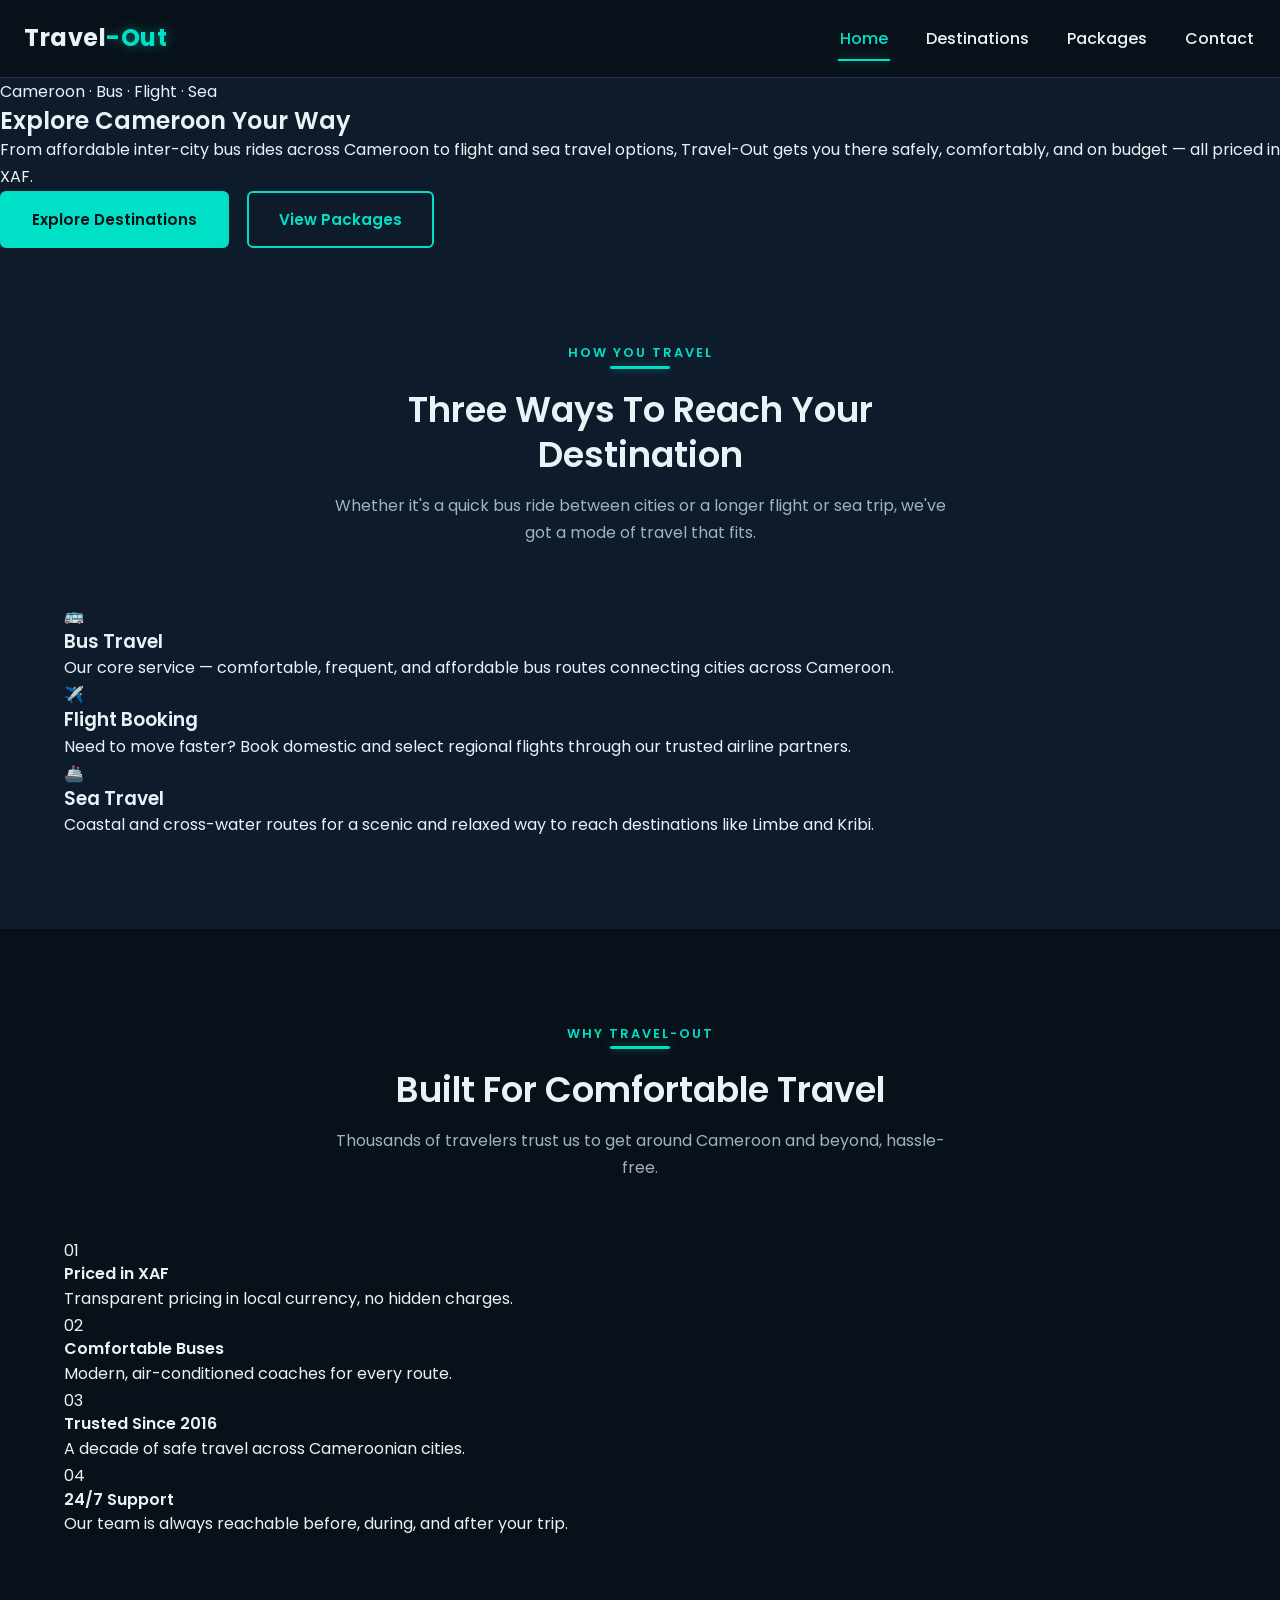
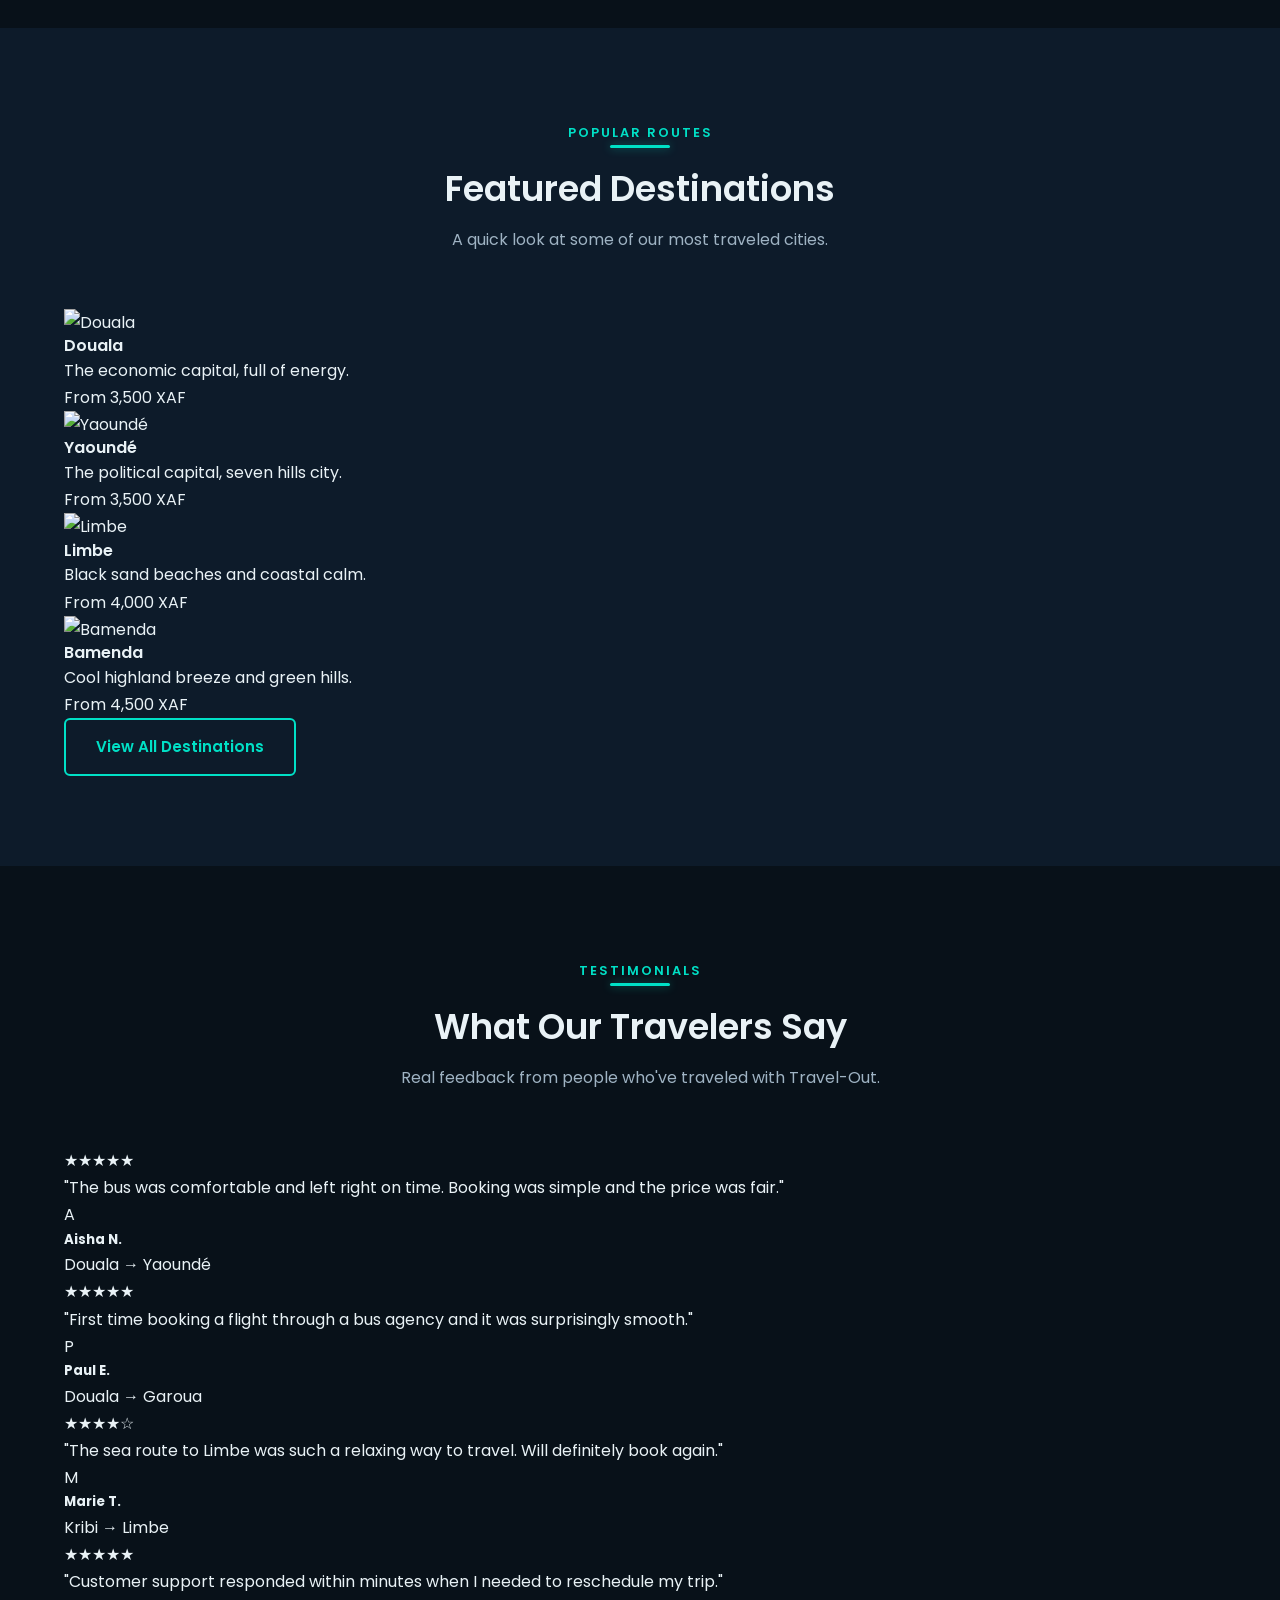
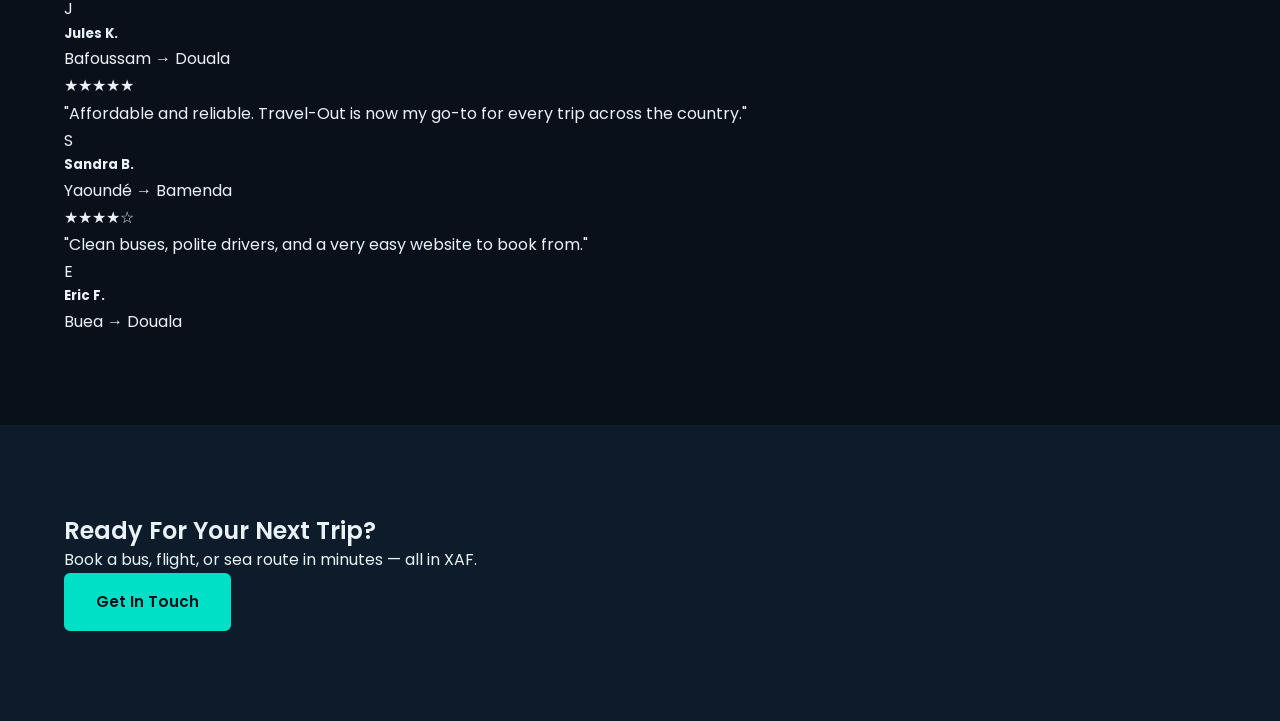
==== index.html @ 518558b3 "added the customer reviews and the call to action section" ====
<!doctype html>
<html lang="en">
  <head>
    <meta charset="UTF-8" />
    <meta name="viewport" content="width=device-width, initial-scale=1.0" />
    <title>Travel-Out | Travel Cameroon by Bus, Air & Sea</title>
    <link rel="preconnect" href="https://fonts.googleapis.com" />
    <link
      href="https://fonts.googleapis.com/css2?family=Poppins:wght@400;500;600;700&display=swap"
      rel="stylesheet"
    />
    <link rel="stylesheet" href="styles/base.css" />
    <link rel="stylesheet" href="styles/home.css" />
  </head>
  <body>
    <header>
      <div class="navbar">
        <a href="index.html" class="logo">Travel<span>-Out</span></a>
        <input type="checkbox" id="menu-toggle" class="menu-toggle" />
        <label for="menu-toggle" class="hamburger" aria-label="Toggle menu">
          <span></span><span></span><span></span>
        </label>
        <nav class="nav-links">
          <a href="index.html" class="active">Home</a>
          <a href="destinations.html">Destinations</a>
          <a href="packages.html">Packages</a>
          <a href="contact.html">Contact</a>
        </nav>
      </div>
    </header>
    <main>
      <section class="hero">
        <div class="glow-blob one"></div>
        <div class="glow-blob two"></div>
        <div class="hero-content">
          <span class="tag"
            >Cameroon &middot; Bus &middot; Flight &middot; Sea</span
          >
          <h1>Explore Cameroon <span>Your Way</span></h1>
          <p>
            From affordable inter-city bus rides across Cameroon to flight and
            sea travel options, Travel-Out gets you there safely, comfortably,
            and on budget — all priced in XAF.
          </p>
          <div class="btn-row">
            <a href="destinations.html" class="btn btn-primary"
              >Explore Destinations
            </a>
            <a href="packages.html" class="btn btn-outline">View Packages</a>
          </div>
        </div>
      </section>
      <section class="section">
        <div class="container">
          <div class="section-header">
            <span class="tag">How you travel</span>
            <div class="underline"></div>
            <h2>Three Ways To Reach Your Destination</h2>
            <p>
              Whether it's a quick bus ride between cities or a longer flight or
              sea trip, we've got a mode of travel that fits.
            </p>
          </div>
          <div class="modes">
            <div class="mode-card">
              <div class="mode-icon">🚌</div>
              <h3>Bus Travel</h3>
              <p>
                Our core service — comfortable, frequent, and affordable bus
                routes connecting cities across Cameroon.
              </p>
            </div>
            <div class="mode-card">
              <div class="mode-icon">✈️</div>
              <h3>Flight Booking</h3>
              <p>
                Need to move faster? Book domestic and select regional flights
                through our trusted airline partners.
              </p>
            </div>
            <div class="mode-card">
              <div class="mode-icon">🚢</div>

              <h3>Sea Travel</h3>
              <p>
                Coastal and cross-water routes for a scenic and relaxed way to
                reach destinations like Limbe and Kribi.
              </p>
            </div>
          </div>
        </div>
      </section>
      <section class="section bg-alt">
        <div class="container">
          <div class="section-header">
            <span class="tag">Why Travel-Out</span>
            <div class="underline"></div>
            <h2>Built For Comfortable Travel</h2>
            <p>
              Thousands of travelers trust us to get around Cameroon and beyond,
              hassle-free.
            </p>
          </div>

          <div class="features-grid">
            <div class="feature-item">
              <span class="num">01</span>
              <h4>Priced in XAF</h4>
              <p>Transparent pricing in local currency, no hidden charges.</p>
            </div>
            <div class="feature-item">
              <span class="num">02</span>
              <h4>Comfortable Buses</h4>
              <p>Modern, air-conditioned coaches for every route.</p>
            </div>
            <div class="feature-item">
              <span class="num">03</span>
              <h4>Trusted Since 2016</h4>
              <p>A decade of safe travel across Cameroonian cities.</p>
            </div>
            <div class="feature-item">
              <span class="num">04</span>
              <h4>24/7 Support</h4>
              <p>
                Our team is always reachable before, during, and after your
                trip.
              </p>
            </div>
          </div>
        </div>
      </section>
      <section class="section">
        <div class="container">
          <div class="section-header">
            <span class="tag">Popular routes</span>
            <div class="underline"></div>
            <h2>Featured Destinations</h2>
            <p>A quick look at some of our most traveled cities.</p>
          </div>

          <div class="dest-grid">
            <div class="dest-card">
              <div class="dest-img">
                <img src="images/destinations/douala.jpg" alt="Douala" />
              </div>
              <div class="dest-info">
                <h4>Douala</h4>
                <p>The economic capital, full of energy.</p>
                <span class="price">From 3,500 XAF</span>
              </div>
            </div>
            <div class="dest-card">
              <div class="dest-img">
                <img src="images/destinations/yaounde.jpg" alt="Yaoundé" />
              </div>
              <div class="dest-info">
                <h4>Yaoundé</h4>
                <p>The political capital, seven hills city.</p>
                <span class="price">From 3,500 XAF</span>
              </div>
            </div>
            <div class="dest-card">
              <div class="dest-img">
                <img src="images/destinations/limbe.jpg" alt="Limbe" />
              </div>
              <div class="dest-info">
                <h4>Limbe</h4>
                <p>Black sand beaches and coastal calm.</p>
                <span class="price">From 4,000 XAF</span>
              </div>
            </div>
            <div class="dest-card">
              <div class="dest-img">
                <img src="images/destinations/bamenda.jpg" alt="Bamenda" />
              </div>
              <div class="dest-info">
                <h4>Bamenda</h4>
                <p>Cool highland breeze and green hills.</p>
                <span class="price">From 4,500 XAF</span>
              </div>
            </div>
          </div>

          <div class="view-all-wrap">
            <a href="destinations.html" class="btn btn-outline"
              >View All Destinations</a
            >
          </div>
        </div>
      </section>
      <section class="section bg-alt">
        <div class="container">
          <div class="section-header">
            <span class="tag">Testimonials</span>
            <div class="underline"></div>
            <h2>What Our Travelers Say</h2>
            <p>Real feedback from people who've traveled with Travel-Out.</p>
          </div>

          <div class="review-grid">
            <div class="review-card">
              <div class="stars">★★★★★</div>
              <p class="quote">
                "The bus was comfortable and left right on time. Booking was
                simple and the price was fair."
              </p>
              <div class="reviewer">
                <div class="avatar-initial">A</div>
                <div>
                  <h5>Aisha N.</h5>
                  <span>Douala → Yaoundé</span>
                </div>
              </div>
            </div>
            <div class="review-card">
              <div class="stars">★★★★★</div>
              <p class="quote">
                "First time booking a flight through a bus agency and it was
                surprisingly smooth."
              </p>
              <div class="reviewer">
                <div class="avatar-initial">P</div>
                <div>
                  <h5>Paul E.</h5>
                  <span>Douala → Garoua</span>
                </div>
              </div>
            </div>
            <div class="review-card">
              <div class="stars">★★★★☆</div>
              <p class="quote">
                "The sea route to Limbe was such a relaxing way to travel. Will
                definitely book again."
              </p>
              <div class="reviewer">
                <div class="avatar-initial">M</div>
                <div>
                  <h5>Marie T.</h5>
                  <span>Kribi → Limbe</span>
                </div>
              </div>
            </div>
            <div class="review-card">
              <div class="stars">★★★★★</div>
              <p class="quote">
                "Customer support responded within minutes when I needed to
                reschedule my trip."
              </p>
              <div class="reviewer">
                <div class="avatar-initial">J</div>
                <div>
                  <h5>Jules K.</h5>
                  <span>Bafoussam → Douala</span>
                </div>
              </div>
            </div>
            <div class="review-card">
              <div class="stars">★★★★★</div>
              <p class="quote">
                "Affordable and reliable. Travel-Out is now my go-to for every
                trip across the country."
              </p>
              <div class="reviewer">
                <div class="avatar-initial">S</div>
                <div>
                  <h5>Sandra B.</h5>
                  <span>Yaoundé → Bamenda</span>
                </div>
              </div>
            </div>
            <div class="review-card">
              <div class="stars">★★★★☆</div>
              <p class="quote">
                "Clean buses, polite drivers, and a very easy website to book
                from."
              </p>
              <div class="reviewer">
                <div class="avatar-initial">E</div>
                <div>
                  <h5>Eric F.</h5>
                  <span>Buea → Douala</span>
                </div>
              </div>
            </div>
          </div>
        </div>
      </section>
      <section class="section">
        <div class="container">
          <div class="cta-banner">
            <h2>Ready For Your Next Trip?</h2>
            <p>Book a bus, flight, or sea route in minutes — all in XAF.</p>
            <a href="contact.html" class="btn btn-primary">Get In Touch</a>
          </div>
        </div>
      </section>
    </main>
  </body>
</html>
---- styles/base.css ----
:root {--bg-dark: #0d1b2a; --bg-darker: #081119; --bg-card: #132638;
    --bg-card-hover: #17304a; --text-light: #e9f2f6; --text-muted: #9fb3c3;
  --accent: #00e0c6;
  --accent-soft: rgba(0, 224, 198, 0.12);
  --accent-glow: rgba(0, 224, 198, 0.45);
  --border-color: #1e3348;
  --radius: 6px;
  --max-width: 1200px; }

*{box-sizing: border-box; margin: 0; padding: 0;}
html {
  scroll-behavior: smooth;
}

body{
  font-family: 'Poppins', Arial, Helvetica, sans-serif;
  background-color: var(--bg-dark);
  color: var(--text-light);
  line-height: 1.7;
  font-size: 16px;
}

a{
  text-decoration: none;
  color: inherit;
}

ul{
  list-style: none;
}

img{
  max-width: 100%; display: block;
}

h1, h2, h3, h4{
  font-weight: 600;
  line-height: 1.3;
}

button{
  font-family: inherit;
  cursor: pointer;}

.container{
  max-width: var(--max-width);
  margin: 0 auto;
  padding: 0 24px;
}

.section {
  padding: 90px 0;
}

.section-header{
  text-align: center;
  max-width: 640px;
  margin: 0 auto 56px auto;
}

.section-header span.tag {
  color: var(--accent);
  text-transform: uppercase;
  letter-spacing: 2px;
  font-size: 0.8rem;
  font-weight: 600;}

.section-header h2{
  font-size: 2.2rem;
  margin: 12px 0 14px 0;
}

.section-header p{
  color: var(--text-muted);
}

.underline {
  width: 60px;
  height: 3px;
  background-color: var(--accent); margin: 0 auto 18px auto;
  border-radius: 2px;
  box-shadow: 0 0 10px var(--accent-glow);
}

.bg-alt {
  background-color: var(--bg-darker);
}
.btn{
  display: inline-block;
  padding: 14px 30px;
  border-radius: var(--radius);
  font-weight: 600;
  font-size: 0.95rem;
  border: 2px solid var(--accent);
  transition: all 0.25s ease;
}

.btn-primary{
  background-color: var(--accent);
  color: var(--bg-darker);
}

.btn-primary:hover{
  box-shadow: 0 0 22px var(--accent-glow);
  transform: translateY(-3px);}
.btn-outline {
  background-color: transparent;
  color: var(--accent);
}

.btn-outline:hover{
  background-color: var(--accent-soft);
  box-shadow: 0 0 22px var(--accent-glow);
  transform: translateY(-3px); }

.btn-small {
  padding: 9px 20px;
  font-size: 0.85rem;
}


.btn-row{
  display: flex; gap: 18px; flex-wrap: wrap;
}
header{
  position: sticky;
  top: 0;
  z-index: 200;
  background-color: var(--bg-darker);
  border-bottom: 1px solid var(--border-color);
}
.navbar{
  display: flex;
  align-items: center;
  justify-content: space-between;
  padding: 18px 24px;
  flex-wrap: wrap;
  position: relative;
}

.logo {
  font-size: 1.5rem;
  font-weight: 700;
  color: var(--text-light);
  letter-spacing: 0.5px;
}

.logo span{
  color: var(--accent);
  text-shadow: 0 0 12px var(--accent-glow);
}

.nav-links{
  display: flex;
  align-items: center;
  gap: 34px;
}

.nav-links a {
  position: relative;
  padding: 6px 2px;
  font-weight: 500;
  color: var(--text-light);
  transition: color 0.25s ease;
}

.nav-links a::after {
  content: '';
  position: absolute;
  left: 0;
  bottom: -3px;
  width: 0;
  height: 2px;
  background-color: var(--accent);
  box-shadow: 0 0 8px var(--accent-glow);
  transition: width 0.3s ease;
}

.nav-links a:hover {color: var(--accent);
}

.nav-links a:hover::after,
.nav-links a.active::after {
  width: 100%;
}

.nav-links a.active {
  color: var(--accent);
}

.nav-cta {
  border: 2px solid var(--accent) !important;
}

.menu-toggle {
  display: none;
}

.hamburger{
  display: none;
  flex-direction: column;
  gap: 5px;
  cursor: pointer;
  z-index: 210;
}

.hamburger span{
  width: 26px;
  height: 2px;
  background-color: var(--accent);
  border-radius: 2px;
  transition: all 0.3s ease;
}

footer {
  background-color: var(--bg-darker); border-top: 1px solid var(--border-color);
  padding: 64px 0 0 0;
}

.footer-content {
  display: flex;
  flex-wrap: wrap;
  gap: 40px;
  justify-content: space-between;
  padding-bottom: 46px;
}

.footer-col{
  flex: 1 1 220px;
}

.footer-col h4{
  font-size: 1.05rem;
  margin-bottom: 18px;
  color: var(--text-light);
}

.footer-col p,
.footer-col li{
  color: var(--text-muted);
  font-size: 0.92rem;
  margin-bottom: 10px;
}

.footer-col ul li a {
  transition: color 0.25s ease;
}

.footer-col ul li a:hover {
  color: var(--accent);
}

.footer-logo {
  font-size: 1.4rem;
  font-weight: 700;
  margin-bottom: 14px;
  display: inline-block;
}

.footer-logo span {
  color: var(--accent);
  text-shadow: 0 0 12px var(--accent-glow);}
.social-row {
  display: flex;
  gap: 14px;
  margin-top: 14px;
}

.social-row a {
  width: 38px;
  height: 38px;
  border: 1px solid var(--border-color);
  border-radius: 50%;
  display: flex;
  align-items: center;
  justify-content: center;
  font-size: 0.85rem;
  color: var(--text-muted);
  transition: all 0.25s ease;
}.social-row a:hover {
  border-color: var(--accent);
  color: var(--accent);
  box-shadow: 0 0 14px var(--accent-glow);
}

.footer-bottom {
  border-top: 1px solid var(--border-color);
  text-align: center;
  padding: 20px 0;
  font-size: 0.85rem;
  color: var(--text-muted);
} .glow-blob{
  position: absolute;
  background-color: var(--accent);
  opacity: 0.16;
  border-radius: 50%;
  filter: blur(90px);
  z-index: 0;
  pointer-events: none;
}
@media(max-width: 860px) {
  .hamburger {
    display: flex;
  }

  .nav-links {
    position: absolute;
    top: 100%;
    left: 0;
    right: 0;
    background-color: var(--bg-darker);
    border-bottom: 1px solid var(--border-color);
    flex-direction: column;
    align-items: flex-start; gap: 0; max-height: 0;
    overflow: hidden;
    transition: max-height 0.35s ease;
  }
  .nav-links a {
    width: 100%;
    padding: 16px 24px;
  }

  .nav-links a::after {
    display: none;
  }

  .menu-toggle:checked ~ .nav-links {
    max-height: 400px;
  }
  .menu-toggle:checked ~ .hamburger span:nth-child(1) {
    transform: translateY(7px) rotate(45deg);
  }
    .menu-toggle:checked ~ .hamburger span:nth-child(2) {
    opacity: 0;
  }
  .menu-toggle:checked ~ .hamburger span:nth-child(3) {
    transform: translateY(-7px) rotate(-45deg);
  }
}
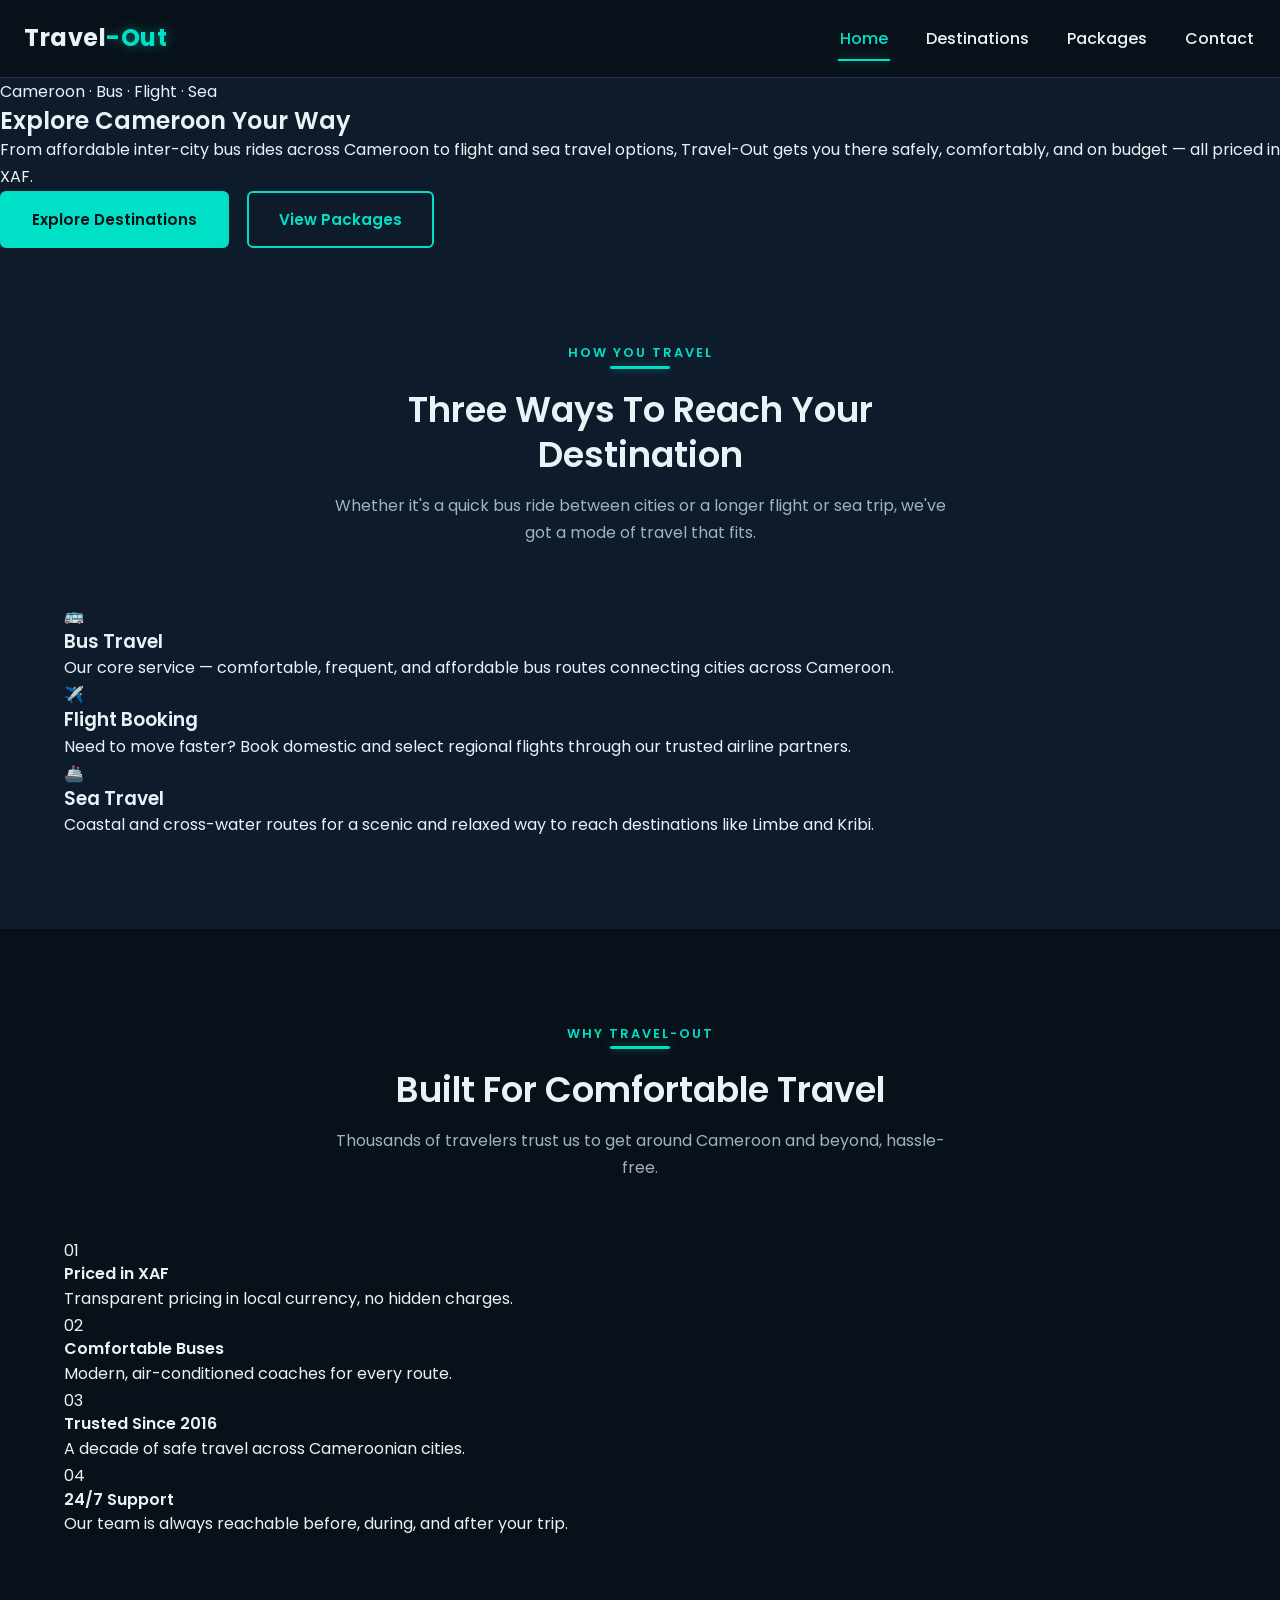
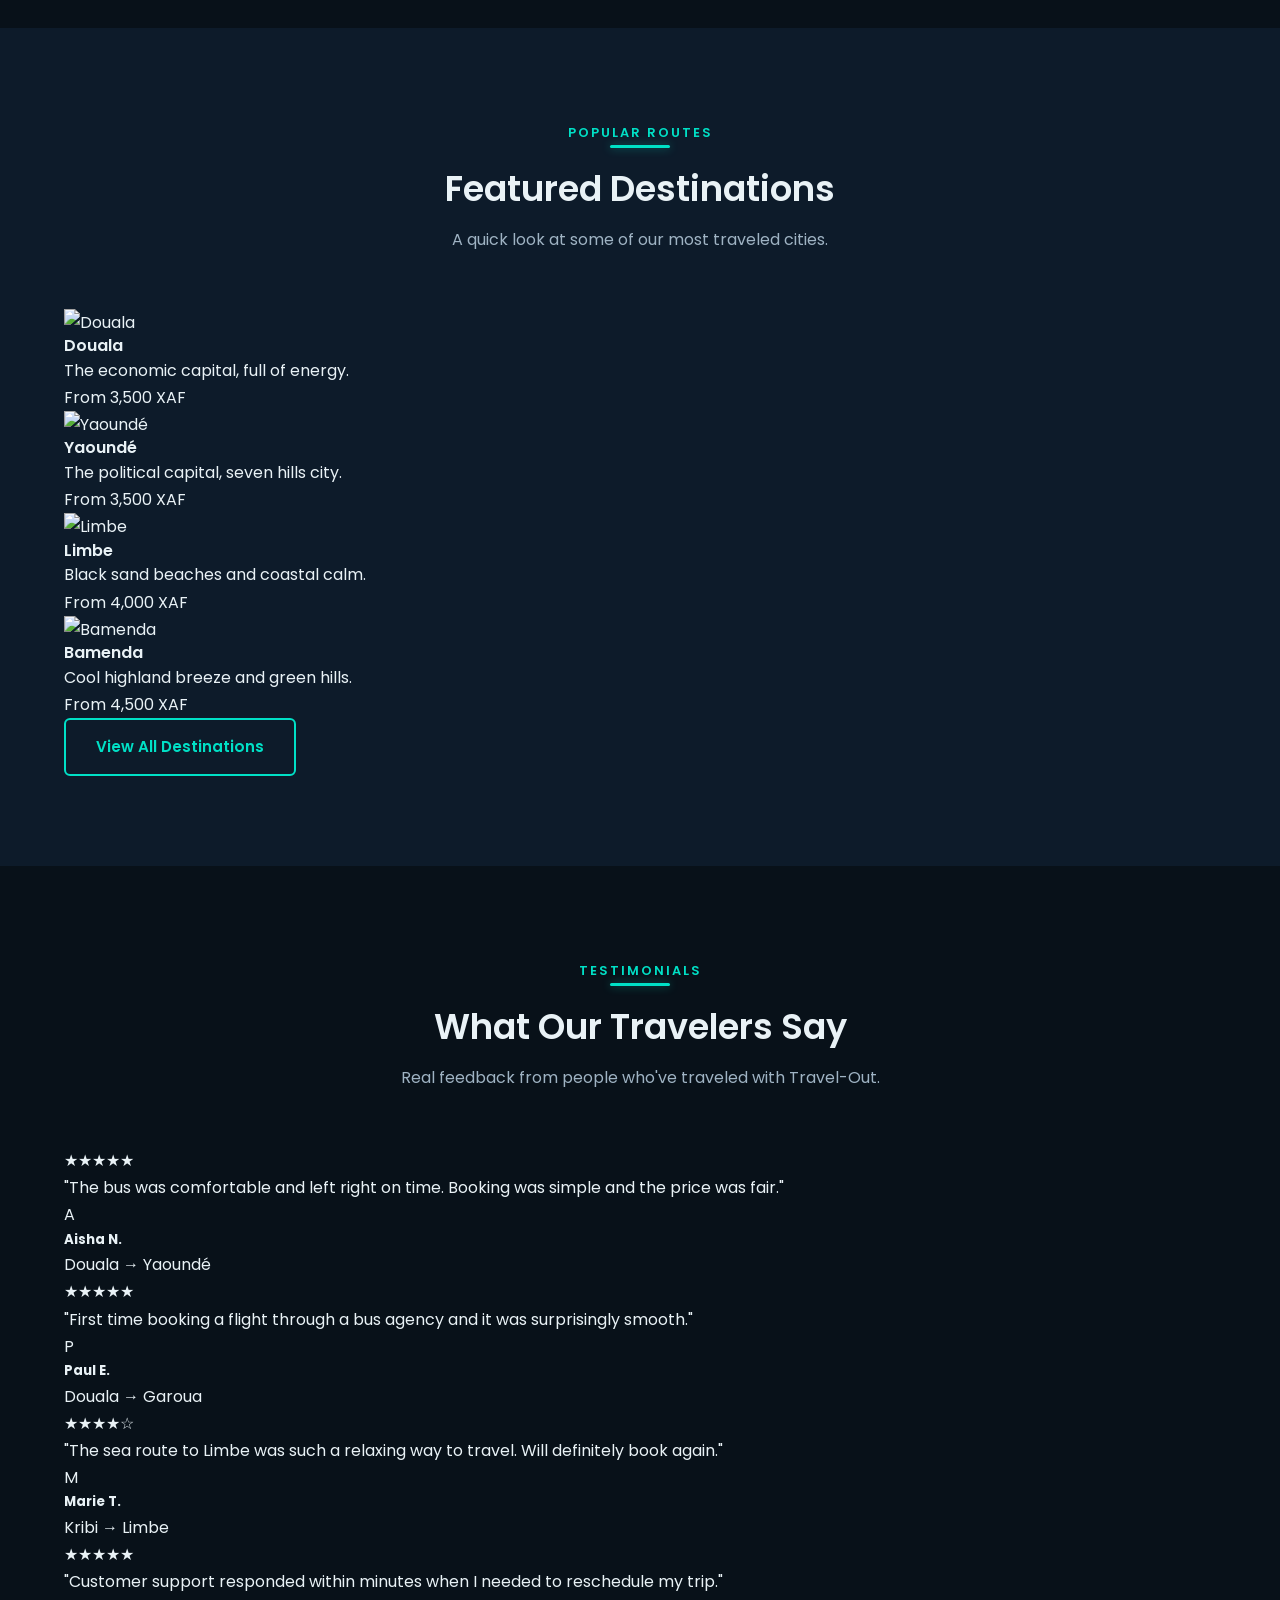
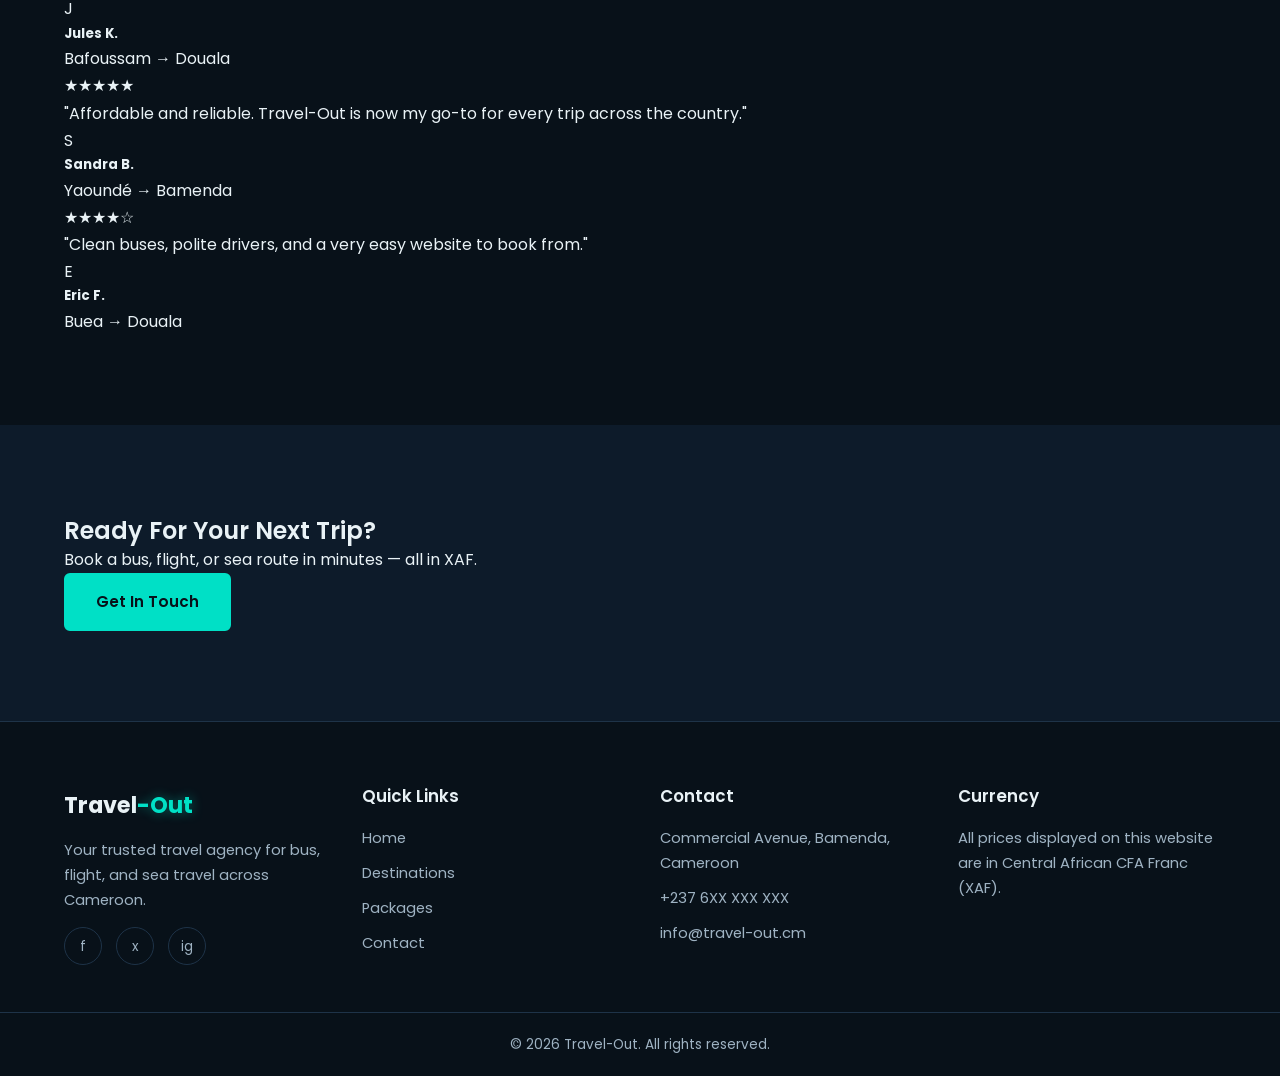
==== commit ecfb9cd2: "added the footer" ====
--- a/index.html
+++ b/index.html
@@ -295,5 +295,46 @@
         </div>
       </section>
     </main>
+    <footer>
+      <div class="container footer-content">
+        <div class="footer-col">
+          <span class="footer-logo">Travel<span>-Out</span></span>
+          <p>
+            Your trusted travel agency for bus, flight, and sea travel across
+            Cameroon.
+          </p>
+          <div class="social-row">
+            <a href="#" aria-label="Facebook">f</a>
+            <a href="#" aria-label="Twitter">x</a>
+            <a href="#" aria-label="Instagram">ig</a>
+          </div>
+        </div>
+        <div class="footer-col">
+          <h4>Quick Links</h4>
+          <ul>
+            <li><a href="index.html">Home</a></li>
+            <li><a href="destinations.html">Destinations</a></li>
+            <li><a href="packages.html">Packages</a></li>
+            <li><a href="contact.html">Contact</a></li>
+          </ul>
+        </div>
+        <div class="footer-col">
+          <h4>Contact</h4>
+          <p>Commercial Avenue, Bamenda, Cameroon</p>
+          <p>+237 6XX XXX XXX</p>
+          <p>info@travel-out.cm</p>
+        </div>
+        <div class="footer-col">
+          <h4>Currency</h4>
+          <p>
+            All prices displayed on this website are in Central African CFA
+            Franc (XAF).
+          </p>
+        </div>
+      </div>
+      <div class="footer-bottom">
+        <p>&copy; 2026 Travel-Out. All rights reserved.</p>
+      </div>
+    </footer>
   </body>
 </html>
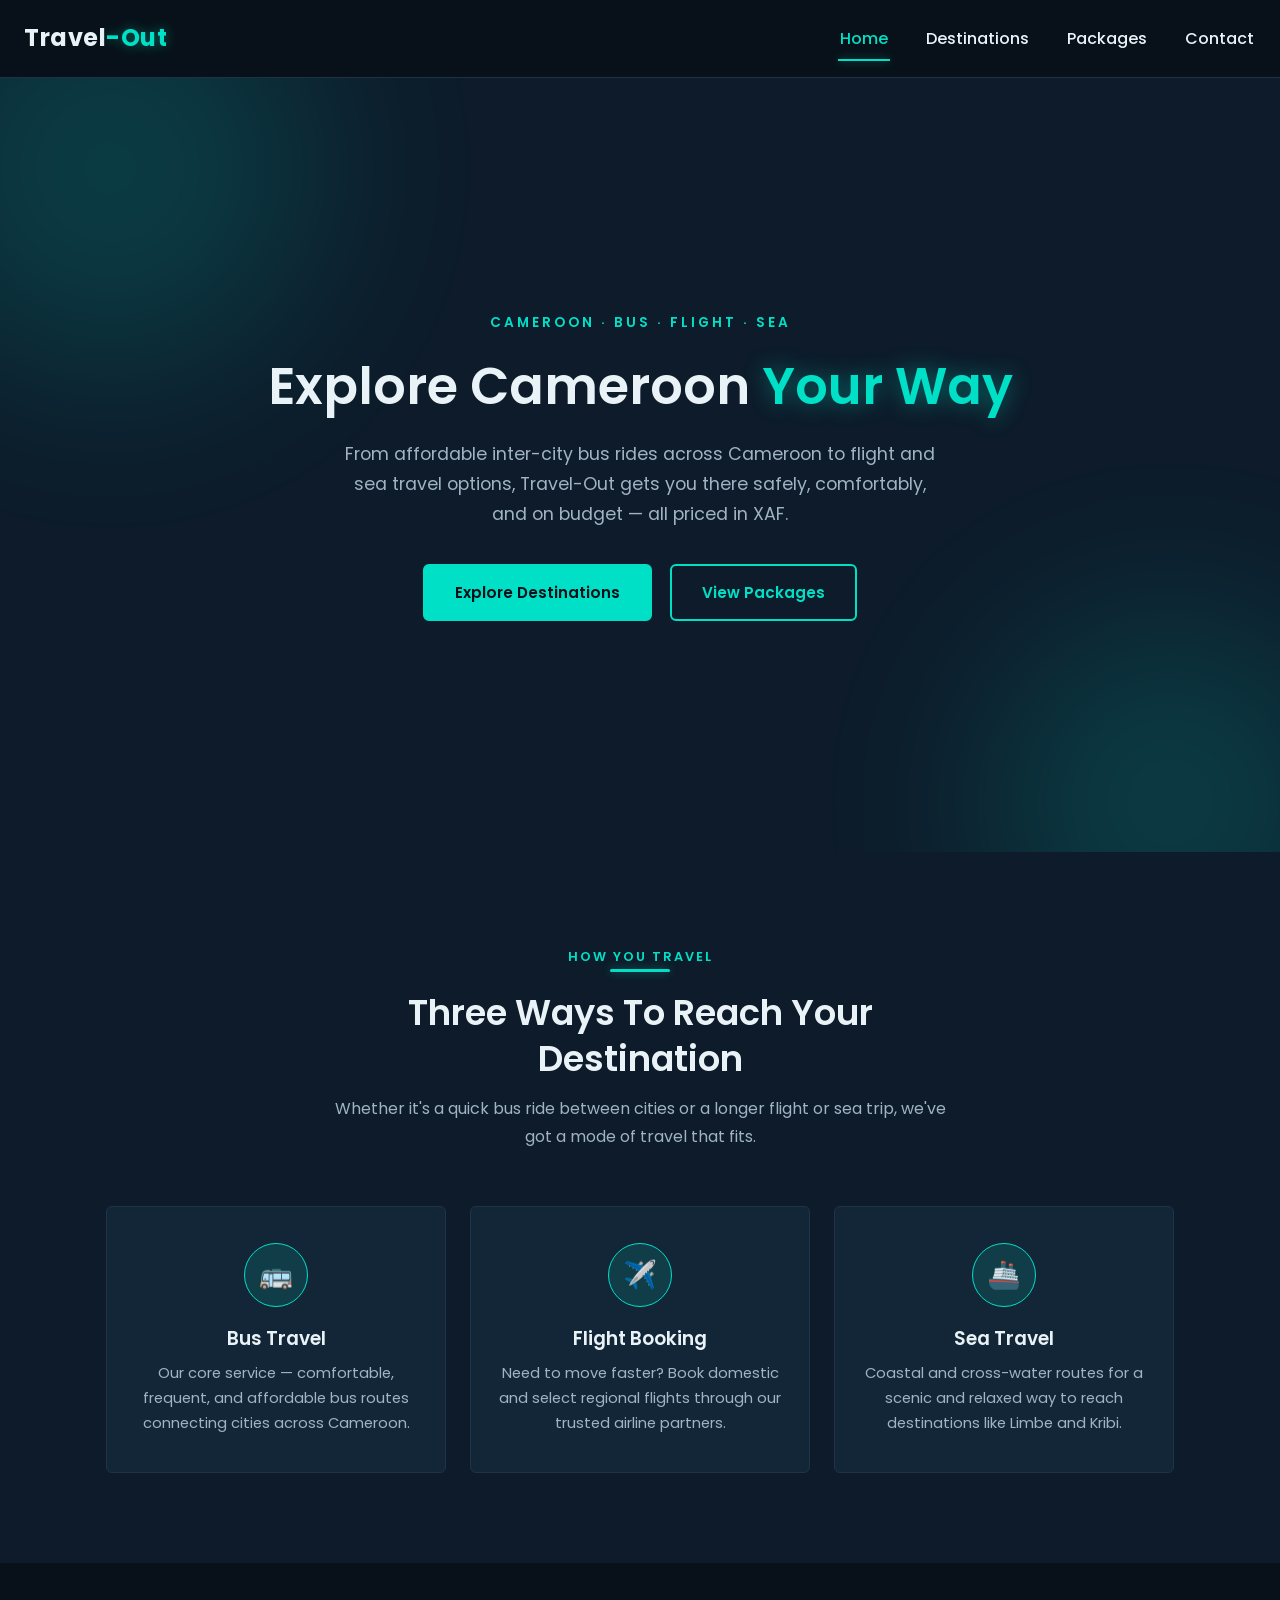
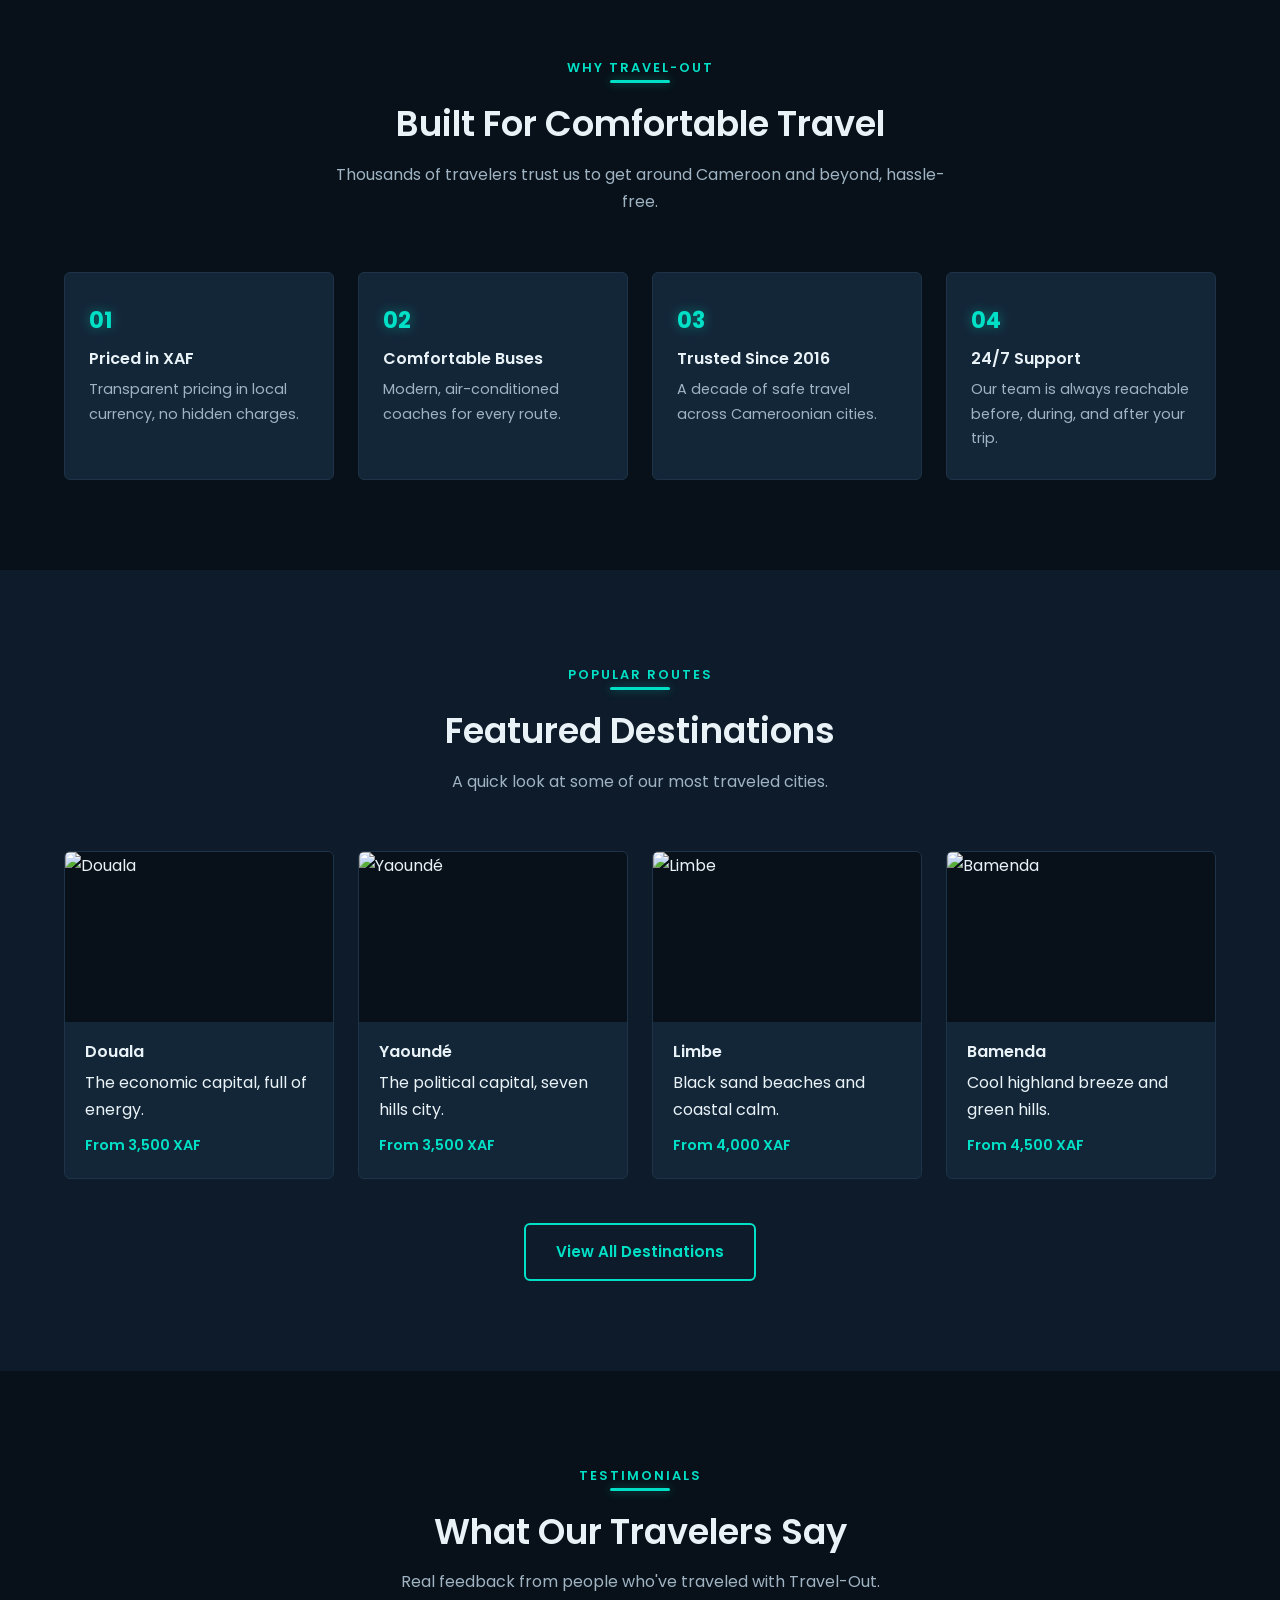
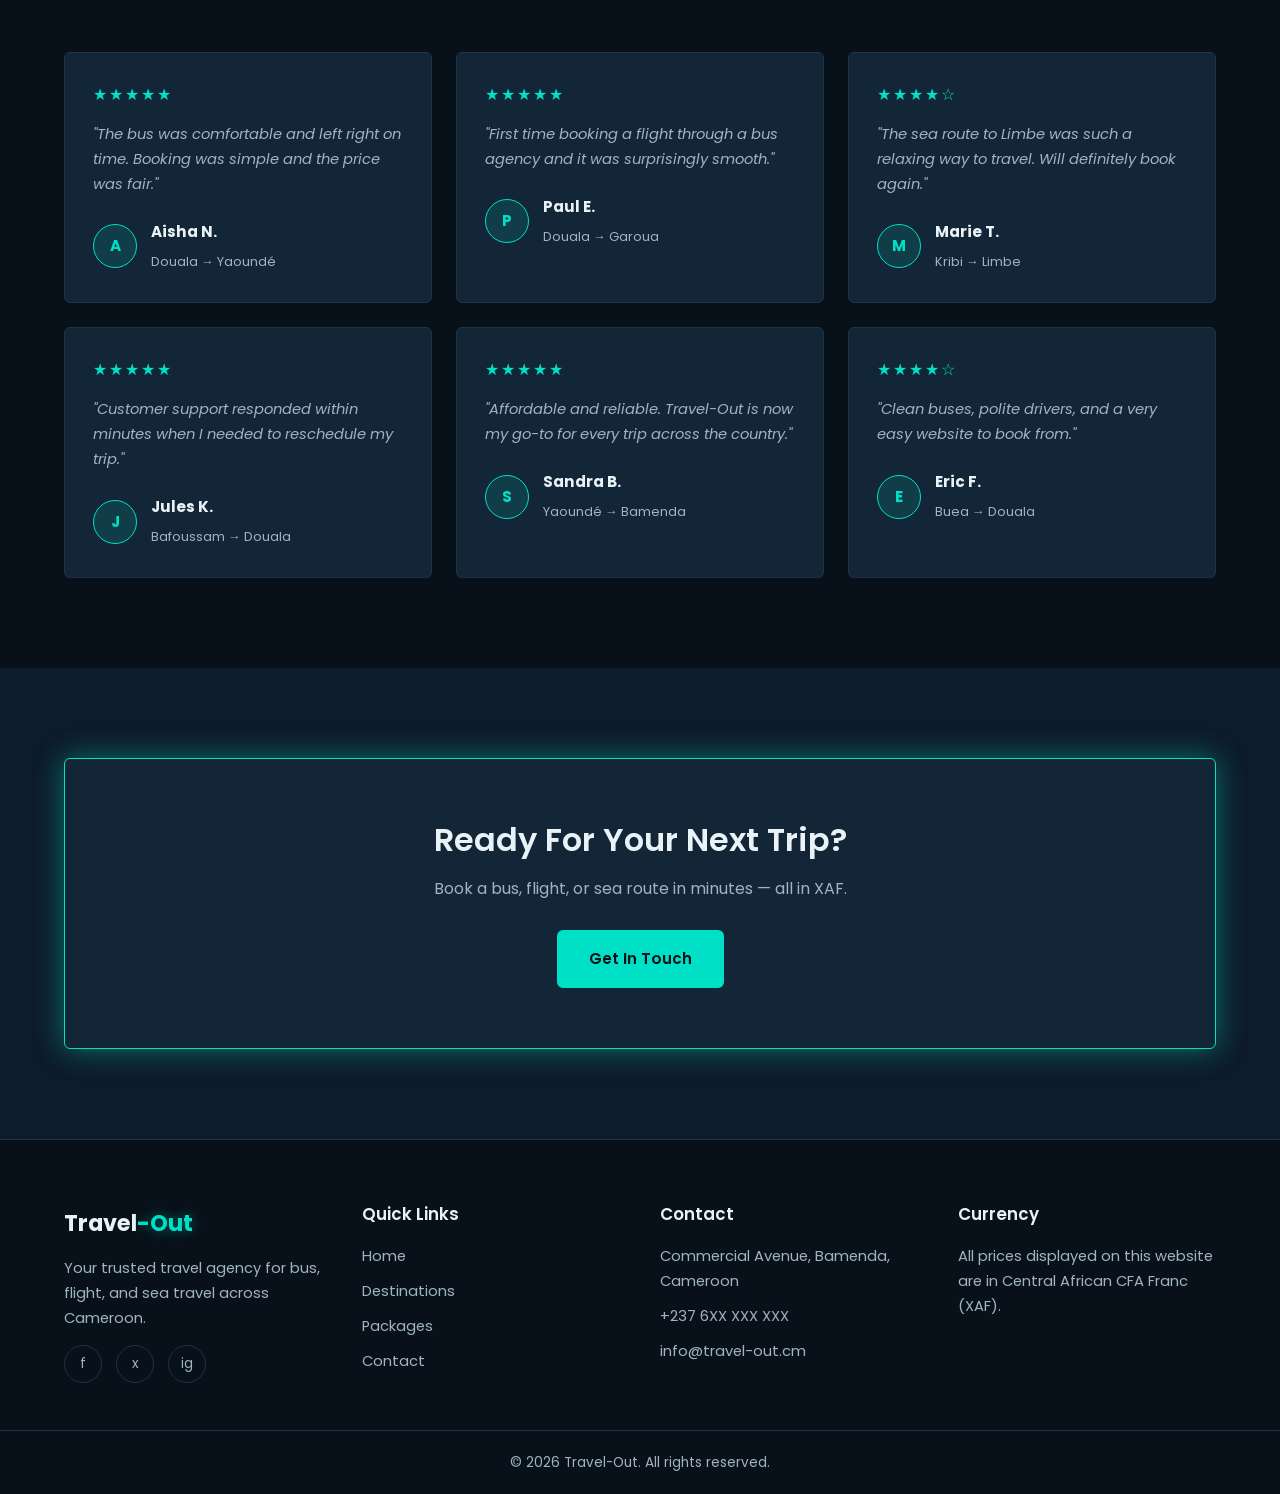
==== commit 72485dd3: "Update index.html linked the packages page to home" ====
--- a/index.html
+++ b/index.html
@@ -23,7 +23,7 @@
         <nav class="nav-links">
           <a href="index.html" class="active">Home</a>
           <a href="destinations.html">Destinations</a>
-          <a href="packages.html">Packages</a>
+          <a href="package.html">Packages</a>
           <a href="contact.html">Contact</a>
         </nav>
       </div>
--- a/styles/base.css
+++ b/styles/base.css
@@ -138,7 +138,7 @@
   position: relative;
 }
 
-.logo {
+.logo{
   font-size: 1.5rem;
   font-weight: 700;
   color: var(--text-light);
@@ -301,9 +301,7 @@
 @media(max-width: 860px) {
   .hamburger {
     display: flex;
-  }
-
-  .nav-links {
+  }.nav-links {
     position: absolute;
     top: 100%;
     left: 0;
--- a/styles/home.css
+++ b/styles/home.css
@@ -0,0 +1,262 @@
+.hero {
+  position: relative;
+  min-height: 86vh;
+  display: flex; flex-direction: column;
+  align-items: center;
+  justify-content: center;
+  text-align: center;
+  overflow: hidden;
+  padding: 60px 24px;
+}
+.hero .glow-blob.one{
+  width: 420px;
+  height:420px;
+  top: -120px;
+  left: -100px;}
+
+.hero .glow-blob.two{
+  width: 380px;
+  height: 380px;
+  bottom: -140px;
+  right: -80px;
+}
+
+.hero-content { position: relative;
+  z-index: 1;
+  max-width: 780px;
+}
+
+.hero-content span.tag {
+  color: var(--accent);
+  letter-spacing: 3px;
+  text-transform: uppercase;
+  font-size: 0.85rem;
+  font-weight:600;
+}
+.hero-content h1{
+  font-size: 3.2rem;
+  margin: 18px 0 20px 0;
+}
+
+.hero-content h1 span{
+  color: var(--accent); text-shadow: 0 0 22px var(--accent-glow);
+}
+
+.hero-content p{
+  color: var(--text-muted);
+  font-size: 1.1rem;
+  max-width:600px;
+  margin: 0 auto 34px auto;
+}
+.hero .btn-row{justify-content: center;}
+
+.modes{
+
+  display: flex;
+  flex-wrap: wrap;
+  gap: 24px;
+  justify-content: center;
+}
+.mode-card {
+  flex: 1 1 260px;
+  max-width: 340px;
+  background-color: var(--bg-card);
+  border: 1px solid var(--border-color);
+  border-radius: var(--radius);
+  padding: 36px 28px;
+  text-align: center;
+  transition: all 0.3s ease;
+}
+.mode-card:hover{
+  transform: translateY(-6px); border-color: var(--accent);
+  box-shadow: 0 0 26px var(--accent-glow);
+
+}
+.mode-icon{
+  width: 64px;
+  height: 64px; margin: 0 auto 20px auto;
+  border-radius: 50%;
+  background-color: var(--accent-soft);
+  border: 1px solid var(--accent);
+  display: flex;
+  align-items: center;
+  justify-content: center;
+  font-size: 1.7rem;}
+.mode-card h3 {
+  margin-bottom: 10px;
+}
+.mode-card p{color: var(--text-muted); font-size: 0.92rem;}
+.features-grid {display: flex;
+  flex-wrap: wrap;
+  gap: 24px;
+}
+
+.feature-item{
+  flex: 1 1 calc(25% - 24px);
+  min-width: 220px;
+  background-color: var(--bg-card);
+  border: 1px solid var(--border-color);
+  border-radius: var(--radius);
+  padding: 28px 24px;
+  transition: all 0.3s ease;
+} .feature-item:hover {
+  border-color: var(--accent);
+  box-shadow: 0 0 20px var(--accent-glow);
+  transform: translateY(-4px);
+}
+
+.feature-item .num{
+  color: var(--accent);
+  font-weight: 700;
+  font-size: 1.4rem;
+  display: block;
+  margin-bottom: 10px;
+  text-shadow: 0 0 12px var(--accent-glow);
+}
+
+.feature-item h4{
+  margin-bottom: 8px;
+}
+.feature-item p{
+  color: var(--text-muted);
+  font-size: 0.9rem;
+}
+
+.dest-grid {
+  display: flex;
+  flex-wrap: wrap;
+  gap: 24px;
+}
+
+.dest-card {
+  flex: 1 1 calc(25% - 24px);
+  min-width: 240px;
+  background-color: var(--bg-card);
+  border: 1px solid var(--border-color);
+  border-radius: var(--radius);
+  overflow: hidden;
+  transition: all 0.3s ease;
+}
+
+.dest-card:hover {
+  transform: translateY(-6px);
+  border-color: var(--accent);
+  box-shadow: 0 0 24px var(--accent-glow);
+}
+
+.dest-img {
+  height: 170px;
+  width: 100%;
+  background-color: var(--bg-darker);
+  overflow: hidden;
+}
+
+.dest-img img {
+  width: 100%;
+  height: 100%;
+  object-fit: cover;
+  transition: transform 0.4s ease;
+}
+
+.dest-card:hover .dest-img img {
+  transform: scale(1.08);
+}
+
+.dest-info {
+  padding: 20px;
+}
+
+.dest-info h4 {
+  margin-bottom: 6px;
+}
+
+.dest-info .price {
+  color: var(--accent);
+  font-weight: 600;
+  font-size: 0.9rem;
+  margin-top: 10px;
+  display: block;
+}
+
+.view-all-wrap {
+  text-align: center;
+  margin-top: 44px;
+}
+
+/* ---------- Testimonials ---------- */
+.review-grid {
+  display: flex;
+  flex-wrap: wrap;
+  gap: 24px;
+}
+
+.review-card {
+  flex: 1 1 calc(33.333% - 24px);
+  min-width: 260px;
+  background-color: var(--bg-card);
+  border: 1px solid var(--border-color);border-radius: var(--radius);
+  padding: 28px;
+  transition: all 0.3s ease;
+}
+
+.review-card:hover {
+  border-color: var(--accent);box-shadow: 0 0 20px var(--accent-glow);
+  transform: translateY(-4px);
+}
+.stars{
+  color: var(--accent);
+  margin-bottom: 14px;
+  letter-spacing: 2px;
+}
+
+.review-card p.quote{
+  color: var(--text-muted);
+  font-size: 0.92rem;
+  margin-bottom: 22px;
+  font-style: italic;
+}
+.reviewer {
+  display: flex;
+  align-items: center;
+  gap: 14px;
+}
+
+.avatar-initial {width: 44px;
+  height: 44px;
+  border-radius: 50%;
+  background-color: var(--accent-soft);
+  border: 1px solid var(--accent);color: var(--accent);
+  display: flex;align-items: center;
+  justify-content: center;
+  font-weight: 700;
+  font-size: 0.95rem;
+  flex-shrink: 0;
+}
+
+.reviewer h5{
+  font-size: 0.95rem;
+  margin-bottom: 2px;
+}
+
+.reviewer span{
+  color: var(--text-muted);
+  font-size: 0.8rem;
+}
+
+.cta-banner{
+  text-align: center;
+  background-color: var(--bg-card); border: 1px solid var(--accent);
+  border-radius: var(--radius);
+  padding: 60px 30px;
+  box-shadow: 0 0 30px var(--accent-glow);
+}
+
+.cta-banner h2{
+  font-size:2rem;
+  margin-bottom: 14px;
+}
+
+.cta-banner p{
+  color: var(--text-muted);
+  margin-bottom: 28px;
+}
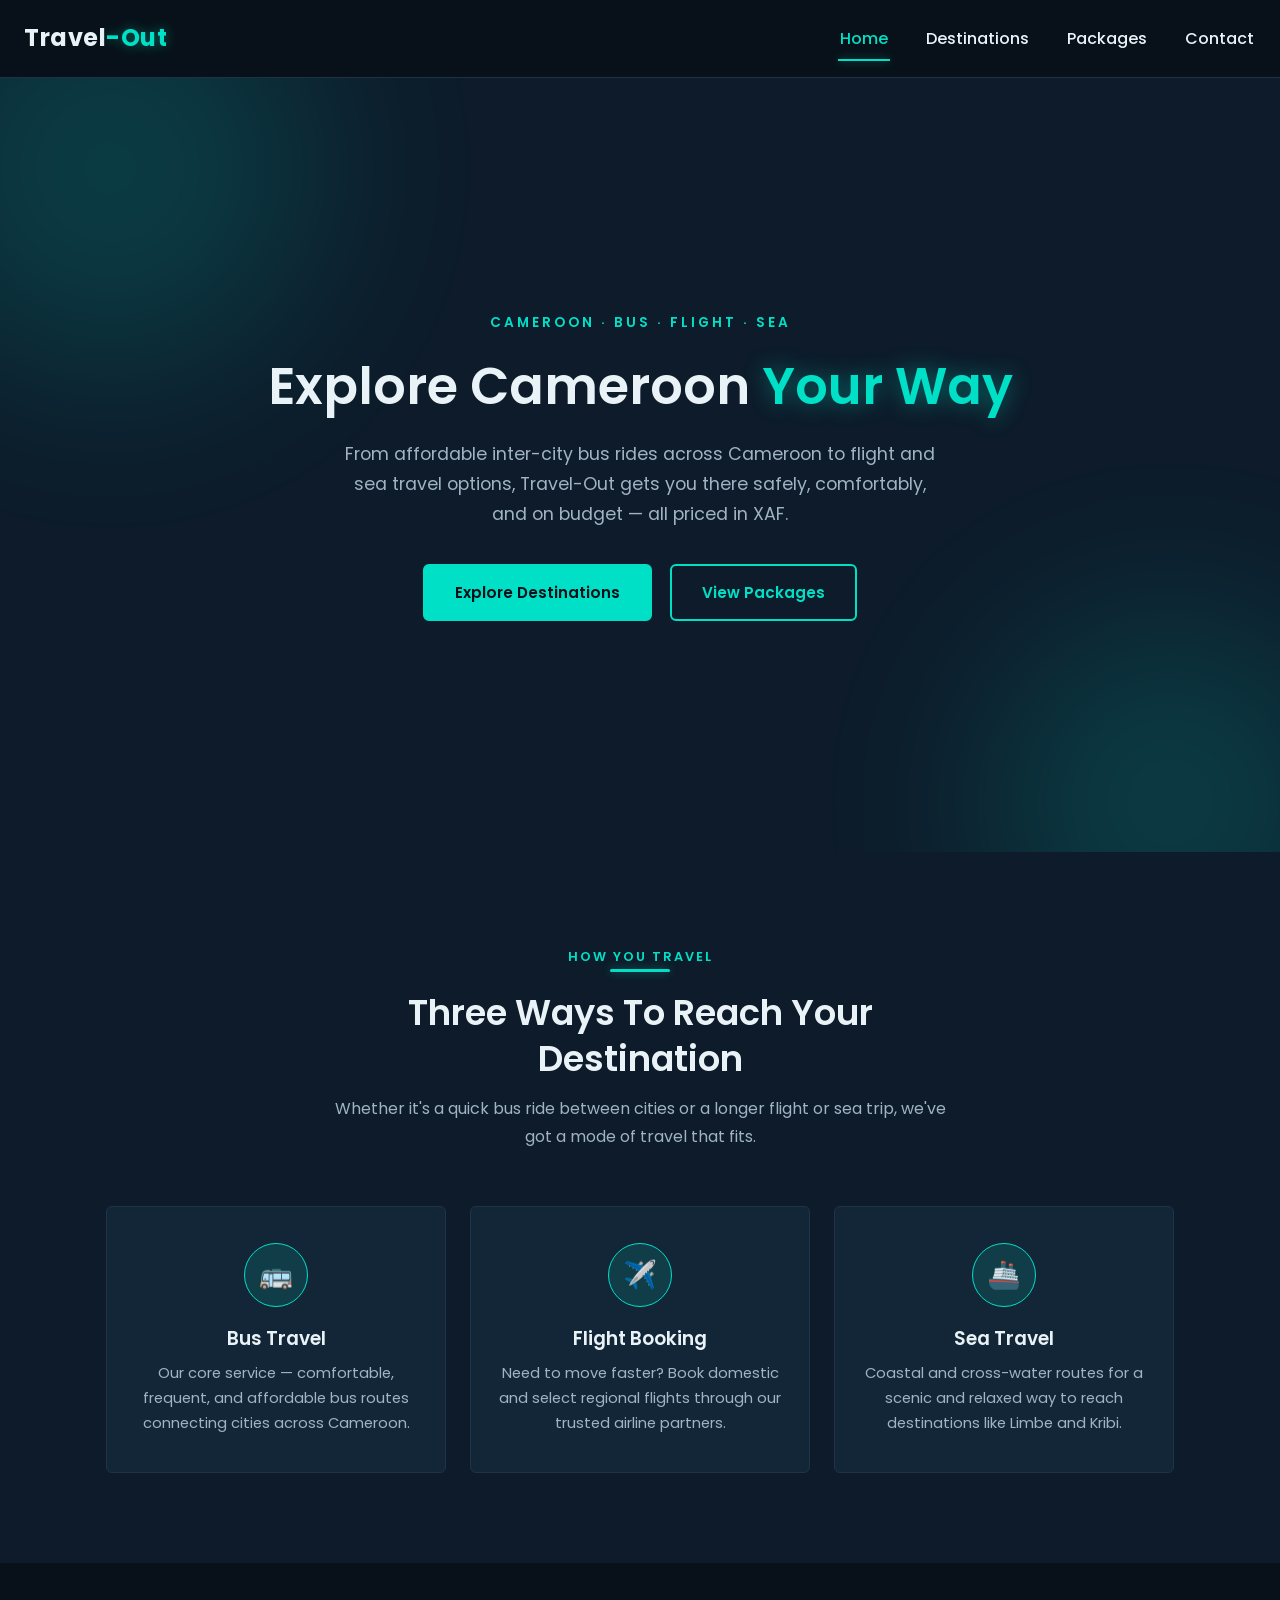
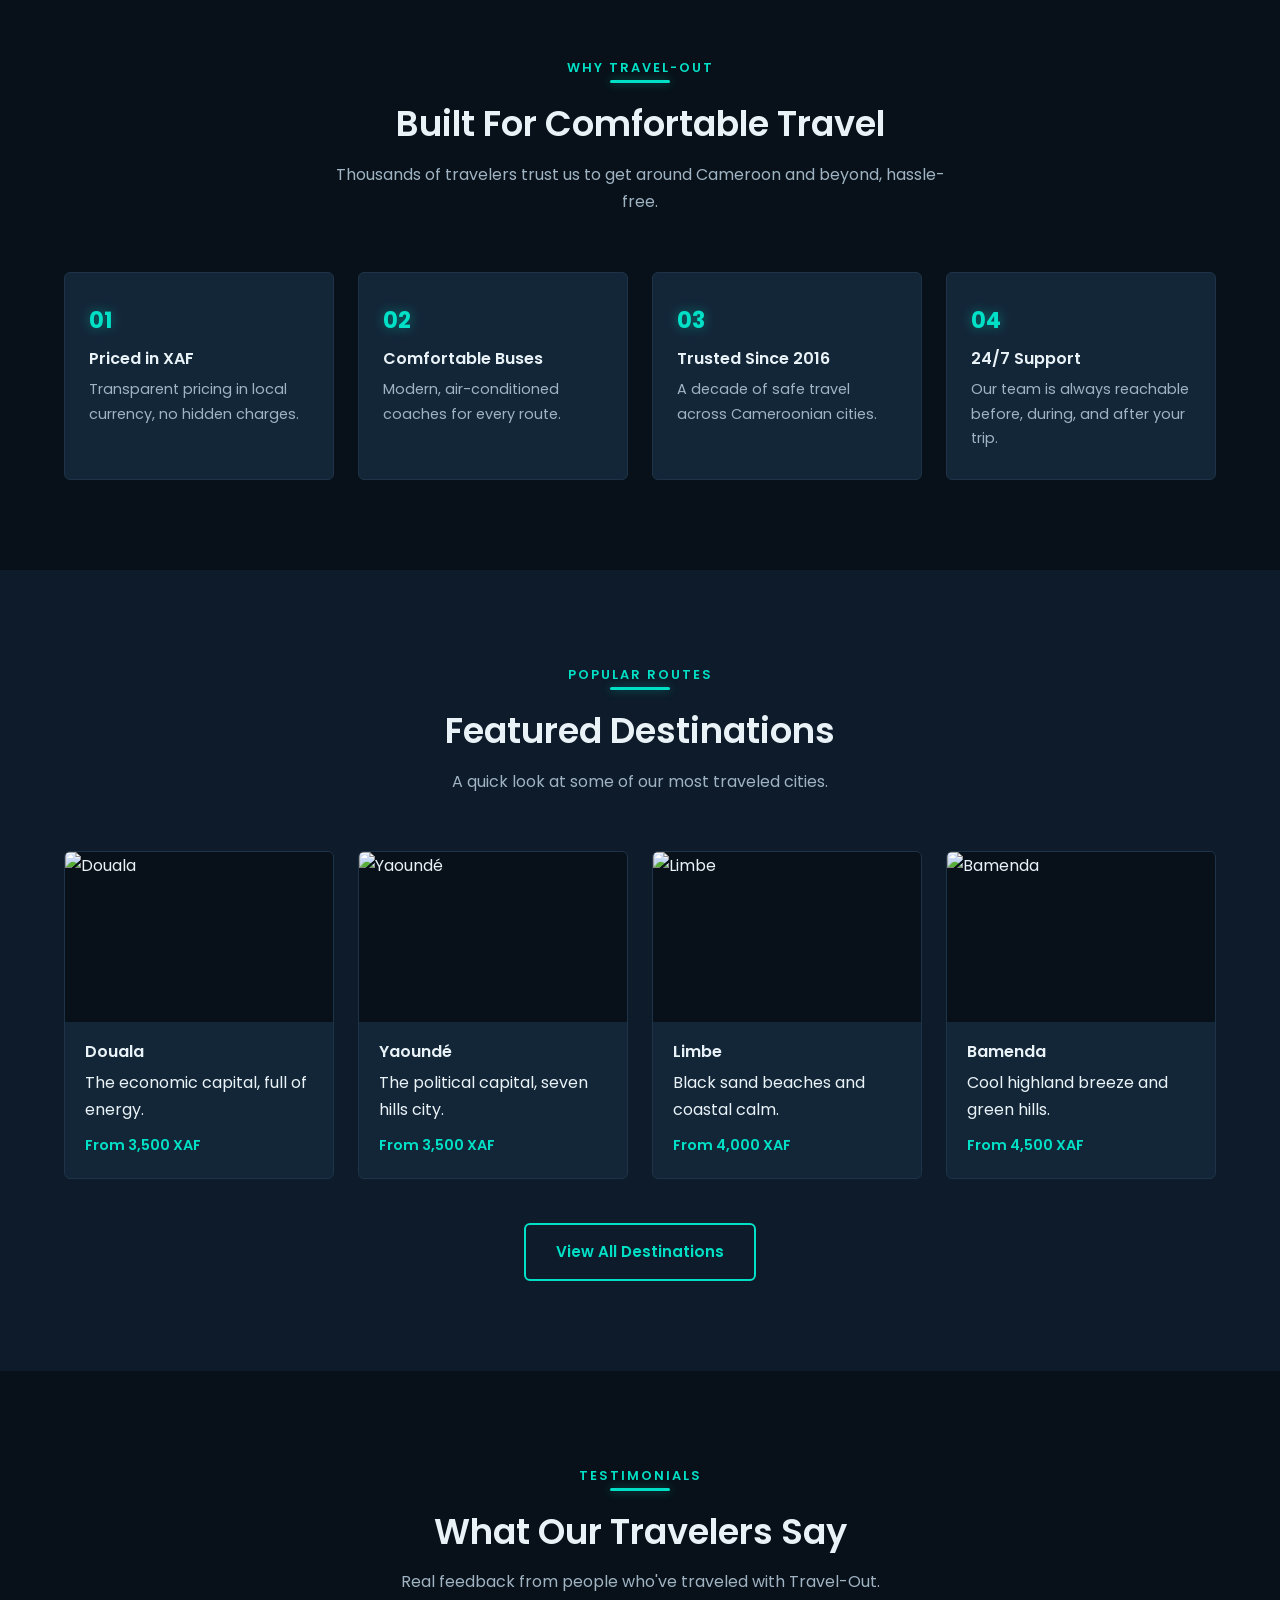
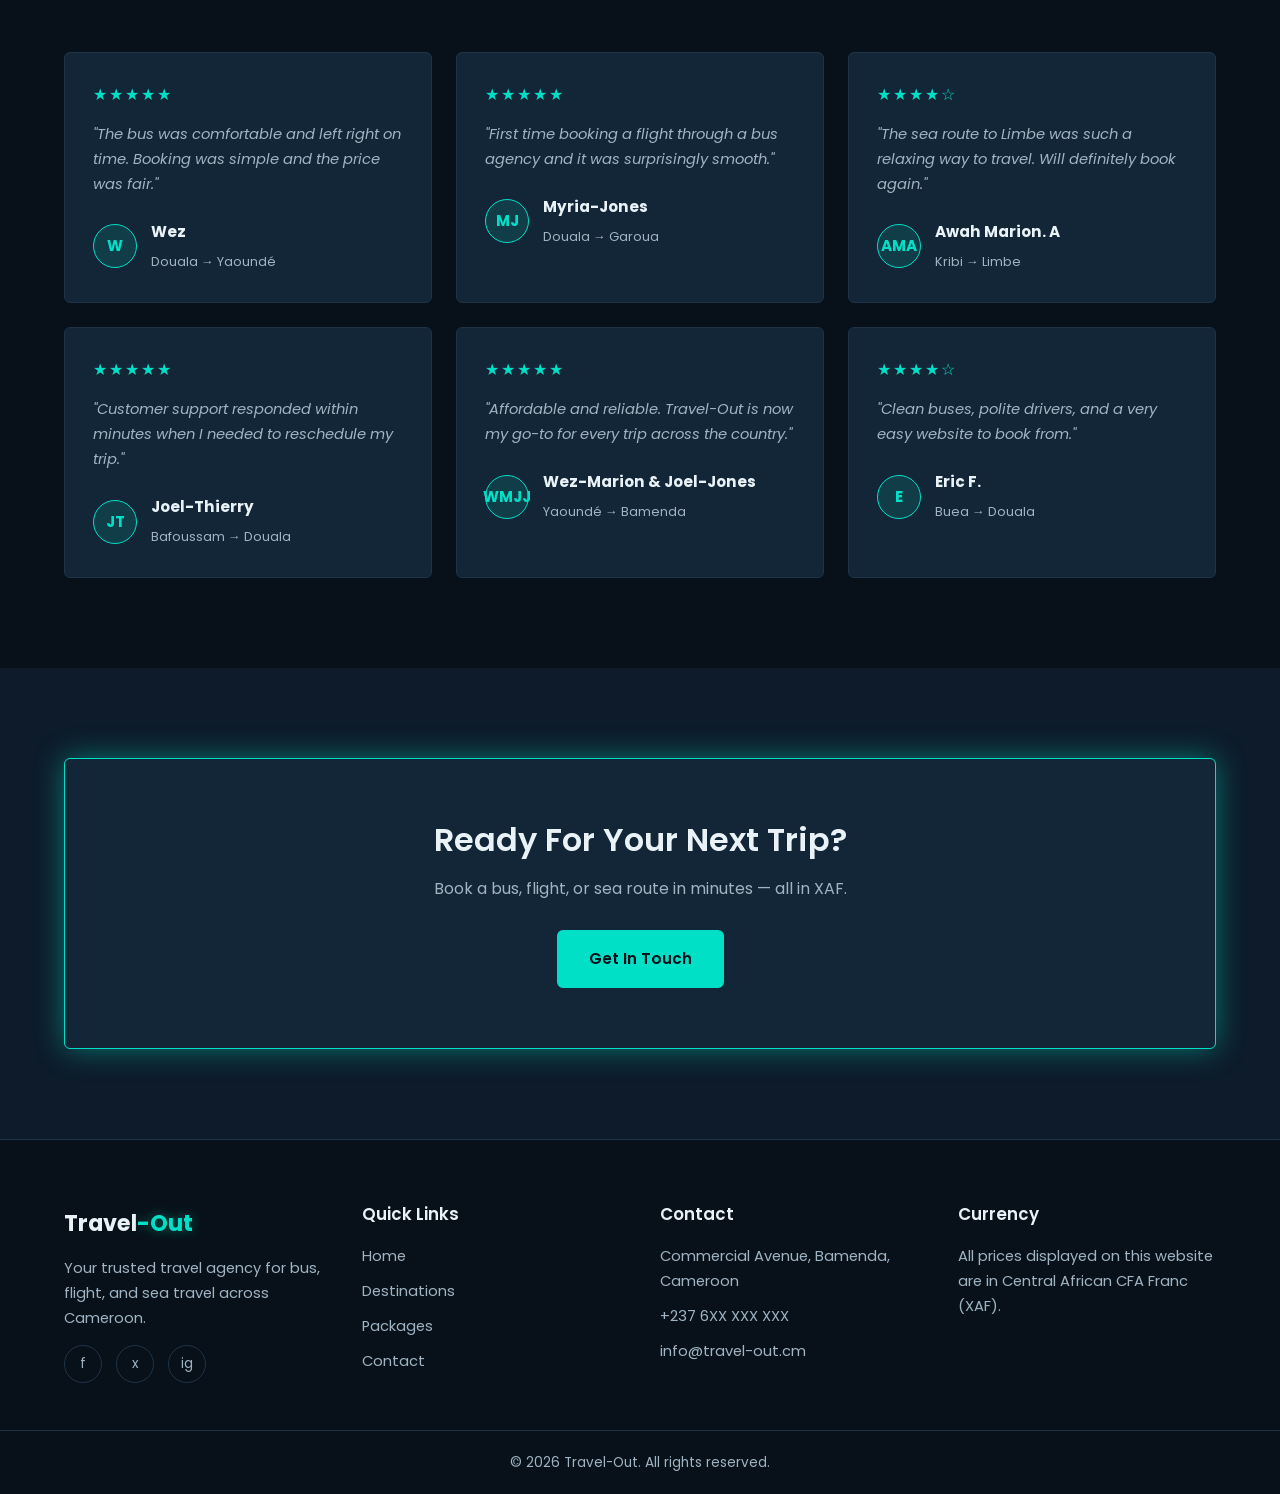
==== commit cec9da42: "Update index.html updated the avatars" ====
--- a/index.html
+++ b/index.html
@@ -205,9 +205,9 @@
                 simple and the price was fair."
               </p>
               <div class="reviewer">
-                <div class="avatar-initial">A</div>
-                <div>
-                  <h5>Aisha N.</h5>
+                <div class="avatar-initial">W</div>
+                <div>
+                  <h5>Wez</h5>
                   <span>Douala → Yaoundé</span>
                 </div>
               </div>
@@ -219,9 +219,9 @@
                 surprisingly smooth."
               </p>
               <div class="reviewer">
-                <div class="avatar-initial">P</div>
-                <div>
-                  <h5>Paul E.</h5>
+                <div class="avatar-initial">MJ</div>
+                <div>
+                  <h5>Myria-Jones</h5>
                   <span>Douala → Garoua</span>
                 </div>
               </div>
@@ -233,9 +233,9 @@
                 definitely book again."
               </p>
               <div class="reviewer">
-                <div class="avatar-initial">M</div>
-                <div>
-                  <h5>Marie T.</h5>
+                <div class="avatar-initial">AMA</div>
+                <div>
+                  <h5>Awah Marion. A</h5>
                   <span>Kribi → Limbe</span>
                 </div>
               </div>
@@ -247,9 +247,9 @@
                 reschedule my trip."
               </p>
               <div class="reviewer">
-                <div class="avatar-initial">J</div>
-                <div>
-                  <h5>Jules K.</h5>
+                <div class="avatar-initial">JT</div>
+                <div>
+                  <h5>Joel-Thierry</h5>
                   <span>Bafoussam → Douala</span>
                 </div>
               </div>
@@ -261,9 +261,9 @@
                 trip across the country."
               </p>
               <div class="reviewer">
-                <div class="avatar-initial">S</div>
-                <div>
-                  <h5>Sandra B.</h5>
+                <div class="avatar-initial">WMJJ</div>
+                <div>
+                  <h5>Wez-Marion & Joel-Jones</h5>
                   <span>Yaoundé → Bamenda</span>
                 </div>
               </div>
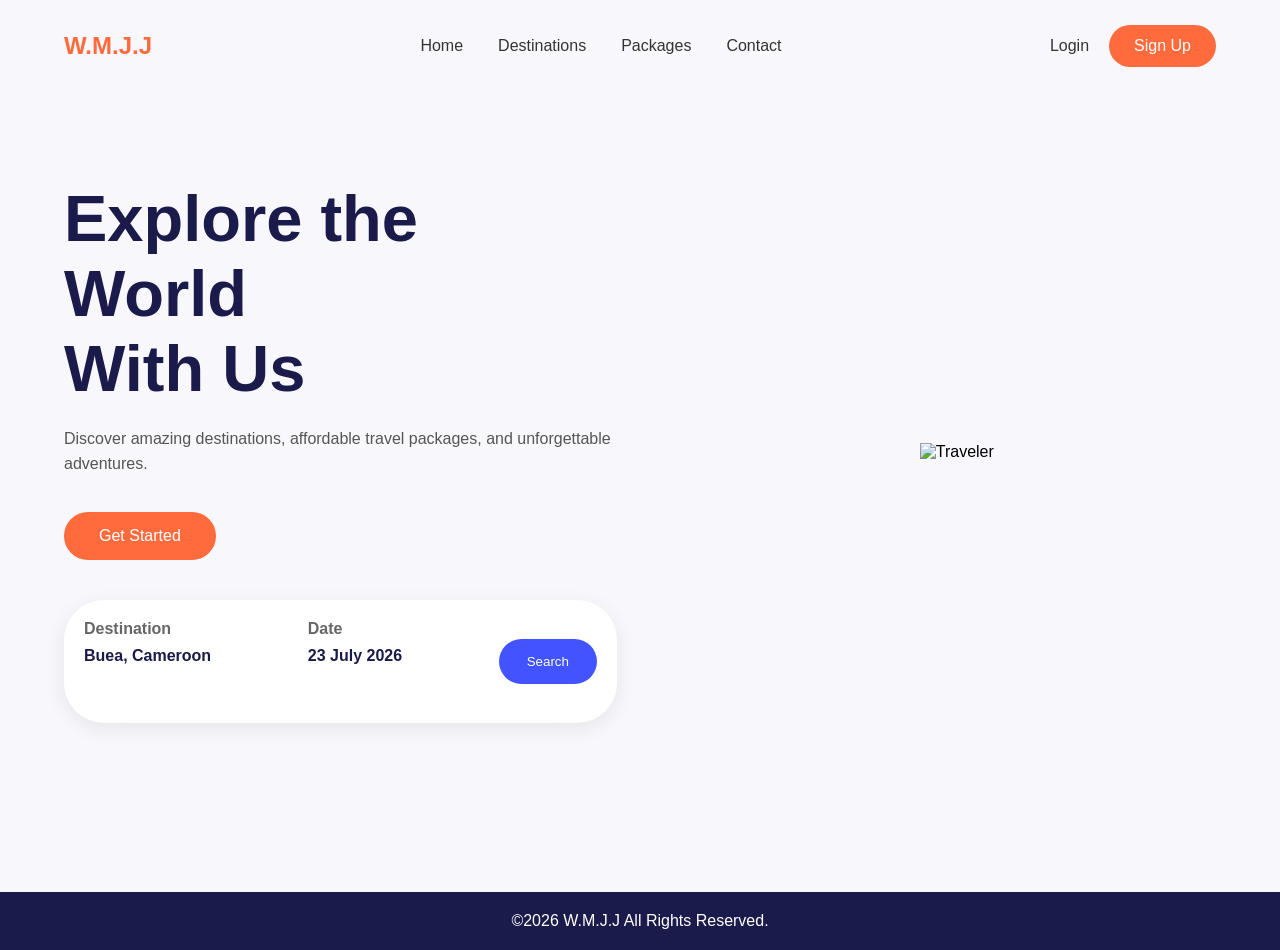
==== commit 6d74733f: "u" ====
--- a/index.html
+++ b/index.html
@@ -1,340 +1,88 @@
 <!doctype html>
 <html lang="en">
   <head>
+    <!-- Basic page information -->
     <meta charset="UTF-8" />
     <meta name="viewport" content="width=device-width, initial-scale=1.0" />
-    <title>Travel-Out | Travel Cameroon by Bus, Air & Sea</title>
-    <link rel="preconnect" href="https://fonts.googleapis.com" />
-    <link
-      href="https://fonts.googleapis.com/css2?family=Poppins:wght@400;500;600;700&display=swap"
-      rel="stylesheet"
-    />
-    <link rel="stylesheet" href="styles/base.css" />
+
+    <title>W.M.J.J</title>
+
+    <!-- Link to the CSS file -->
     <link rel="stylesheet" href="styles/home.css" />
   </head>
+
   <body>
-    <header>
-      <div class="navbar">
-        <a href="index.html" class="logo">Travel<span>-Out</span></a>
-        <input type="checkbox" id="menu-toggle" class="menu-toggle" />
-        <label for="menu-toggle" class="hamburger" aria-label="Toggle menu">
-          <span></span><span></span><span></span>
-        </label>
-        <nav class="nav-links">
-          <a href="index.html" class="active">Home</a>
-          <a href="destinations.html">Destinations</a>
-          <a href="package.html">Packages</a>
-          <a href="contact.html">Contact</a>
-        </nav>
+    <!--Navigation Bar-->
+
+    <header class="navbar">
+      <!-- Website Logo -->
+      <div class="logo">
+        <h2>W.M.J.J</h2>
+      </div>
+
+      <!-- Navigation Links -->
+      <div class="nav-links">
+        <a href="index.html">Home</a>
+        <a href="destination.html">Destinations</a>
+        <a href="packages.html">Packages</a>
+        <a href="contact.html">Contact</a>
+      </div>
+
+      <!-- Login and Sign Up Buttons -->
+      <div class="nav-buttons">
+        <a href="#" class="login">Login</a>
+        <a href="#" class="signup">Sign Up</a>
       </div>
     </header>
-    <main>
-      <section class="hero">
-        <div class="glow-blob one"></div>
-        <div class="glow-blob two"></div>
-        <div class="hero-content">
-          <span class="tag"
-            >Cameroon &middot; Bus &middot; Flight &middot; Sea</span
-          >
-          <h1>Explore Cameroon <span>Your Way</span></h1>
-          <p>
-            From affordable inter-city bus rides across Cameroon to flight and
-            sea travel options, Travel-Out gets you there safely, comfortably,
-            and on budget — all priced in XAF.
-          </p>
-          <div class="btn-row">
-            <a href="destinations.html" class="btn btn-primary"
-              >Explore Destinations
-            </a>
-            <a href="packages.html" class="btn btn-outline">View Packages</a>
-          </div>
-        </div>
-      </section>
-      <section class="section">
-        <div class="container">
-          <div class="section-header">
-            <span class="tag">How you travel</span>
-            <div class="underline"></div>
-            <h2>Three Ways To Reach Your Destination</h2>
-            <p>
-              Whether it's a quick bus ride between cities or a longer flight or
-              sea trip, we've got a mode of travel that fits.
-            </p>
-          </div>
-          <div class="modes">
-            <div class="mode-card">
-              <div class="mode-icon">🚌</div>
-              <h3>Bus Travel</h3>
-              <p>
-                Our core service — comfortable, frequent, and affordable bus
-                routes connecting cities across Cameroon.
-              </p>
-            </div>
-            <div class="mode-card">
-              <div class="mode-icon">✈️</div>
-              <h3>Flight Booking</h3>
-              <p>
-                Need to move faster? Book domestic and select regional flights
-                through our trusted airline partners.
-              </p>
-            </div>
-            <div class="mode-card">
-              <div class="mode-icon">🚢</div>
 
-              <h3>Sea Travel</h3>
-              <p>
-                Coastal and cross-water routes for a scenic and relaxed way to
-                reach destinations like Limbe and Kribi.
-              </p>
-            </div>
-          </div>
-        </div>
-      </section>
-      <section class="section bg-alt">
-        <div class="container">
-          <div class="section-header">
-            <span class="tag">Why Travel-Out</span>
-            <div class="underline"></div>
-            <h2>Built For Comfortable Travel</h2>
-            <p>
-              Thousands of travelers trust us to get around Cameroon and beyond,
-              hassle-free.
-            </p>
+    <!--Hero Section -->
+
+    <section class="hero">
+      <!-- Left Side (Text Content) -->
+      <div class="hero-text">
+        <!-- Main Heading -->
+        <h1>
+          Explore the World <br />
+          With Us
+        </h1>
+
+        <!-- Small Description -->
+        <p>
+          Discover amazing destinations, affordable travel packages, and
+          unforgettable adventures.
+        </p>
+
+        <!-- Call To Action Button -->
+        <a href="#" class="start-btn"> Get Started </a>
+
+        <!--Search Box-->
+
+        <div class="search-box">
+          <!-- Destination -->
+          <div class="search-item">
+            <h4>Destination</h4>
+            <p>Buea, Cameroon</p>
           </div>
 
-          <div class="features-grid">
-            <div class="feature-item">
-              <span class="num">01</span>
-              <h4>Priced in XAF</h4>
-              <p>Transparent pricing in local currency, no hidden charges.</p>
-            </div>
-            <div class="feature-item">
-              <span class="num">02</span>
-              <h4>Comfortable Buses</h4>
-              <p>Modern, air-conditioned coaches for every route.</p>
-            </div>
-            <div class="feature-item">
-              <span class="num">03</span>
-              <h4>Trusted Since 2016</h4>
-              <p>A decade of safe travel across Cameroonian cities.</p>
-            </div>
-            <div class="feature-item">
-              <span class="num">04</span>
-              <h4>24/7 Support</h4>
-              <p>
-                Our team is always reachable before, during, and after your
-                trip.
-              </p>
-            </div>
-          </div>
-        </div>
-      </section>
-      <section class="section">
-        <div class="container">
-          <div class="section-header">
-            <span class="tag">Popular routes</span>
-            <div class="underline"></div>
-            <h2>Featured Destinations</h2>
-            <p>A quick look at some of our most traveled cities.</p>
+          <!-- Travel Date -->
+          <div class="search-item">
+            <h4>Date</h4>
+            <p>23 July 2026</p>
           </div>
 
-          <div class="dest-grid">
-            <div class="dest-card">
-              <div class="dest-img">
-                <img src="images/destinations/douala.jpg" alt="Douala" />
-              </div>
-              <div class="dest-info">
-                <h4>Douala</h4>
-                <p>The economic capital, full of energy.</p>
-                <span class="price">From 3,500 XAF</span>
-              </div>
-            </div>
-            <div class="dest-card">
-              <div class="dest-img">
-                <img src="images/destinations/yaounde.jpg" alt="Yaoundé" />
-              </div>
-              <div class="dest-info">
-                <h4>Yaoundé</h4>
-                <p>The political capital, seven hills city.</p>
-                <span class="price">From 3,500 XAF</span>
-              </div>
-            </div>
-            <div class="dest-card">
-              <div class="dest-img">
-                <img src="images/destinations/limbe.jpg" alt="Limbe" />
-              </div>
-              <div class="dest-info">
-                <h4>Limbe</h4>
-                <p>Black sand beaches and coastal calm.</p>
-                <span class="price">From 4,000 XAF</span>
-              </div>
-            </div>
-            <div class="dest-card">
-              <div class="dest-img">
-                <img src="images/destinations/bamenda.jpg" alt="Bamenda" />
-              </div>
-              <div class="dest-info">
-                <h4>Bamenda</h4>
-                <p>Cool highland breeze and green hills.</p>
-                <span class="price">From 4,500 XAF</span>
-              </div>
-            </div>
-          </div>
-
-          <div class="view-all-wrap">
-            <a href="destinations.html" class="btn btn-outline"
-              >View All Destinations</a
-            >
-          </div>
-        </div>
-      </section>
-      <section class="section bg-alt">
-        <div class="container">
-          <div class="section-header">
-            <span class="tag">Testimonials</span>
-            <div class="underline"></div>
-            <h2>What Our Travelers Say</h2>
-            <p>Real feedback from people who've traveled with Travel-Out.</p>
-          </div>
-
-          <div class="review-grid">
-            <div class="review-card">
-              <div class="stars">★★★★★</div>
-              <p class="quote">
-                "The bus was comfortable and left right on time. Booking was
-                simple and the price was fair."
-              </p>
-              <div class="reviewer">
-                <div class="avatar-initial">W</div>
-                <div>
-                  <h5>Wez</h5>
-                  <span>Douala → Yaoundé</span>
-                </div>
-              </div>
-            </div>
-            <div class="review-card">
-              <div class="stars">★★★★★</div>
-              <p class="quote">
-                "First time booking a flight through a bus agency and it was
-                surprisingly smooth."
-              </p>
-              <div class="reviewer">
-                <div class="avatar-initial">MJ</div>
-                <div>
-                  <h5>Myria-Jones</h5>
-                  <span>Douala → Garoua</span>
-                </div>
-              </div>
-            </div>
-            <div class="review-card">
-              <div class="stars">★★★★☆</div>
-              <p class="quote">
-                "The sea route to Limbe was such a relaxing way to travel. Will
-                definitely book again."
-              </p>
-              <div class="reviewer">
-                <div class="avatar-initial">AMA</div>
-                <div>
-                  <h5>Awah Marion. A</h5>
-                  <span>Kribi → Limbe</span>
-                </div>
-              </div>
-            </div>
-            <div class="review-card">
-              <div class="stars">★★★★★</div>
-              <p class="quote">
-                "Customer support responded within minutes when I needed to
-                reschedule my trip."
-              </p>
-              <div class="reviewer">
-                <div class="avatar-initial">JT</div>
-                <div>
-                  <h5>Joel-Thierry</h5>
-                  <span>Bafoussam → Douala</span>
-                </div>
-              </div>
-            </div>
-            <div class="review-card">
-              <div class="stars">★★★★★</div>
-              <p class="quote">
-                "Affordable and reliable. Travel-Out is now my go-to for every
-                trip across the country."
-              </p>
-              <div class="reviewer">
-                <div class="avatar-initial">WMJJ</div>
-                <div>
-                  <h5>Wez-Marion & Joel-Jones</h5>
-                  <span>Yaoundé → Bamenda</span>
-                </div>
-              </div>
-            </div>
-            <div class="review-card">
-              <div class="stars">★★★★☆</div>
-              <p class="quote">
-                "Clean buses, polite drivers, and a very easy website to book
-                from."
-              </p>
-              <div class="reviewer">
-                <div class="avatar-initial">E</div>
-                <div>
-                  <h5>Eric F.</h5>
-                  <span>Buea → Douala</span>
-                </div>
-              </div>
-            </div>
-          </div>
-        </div>
-      </section>
-      <section class="section">
-        <div class="container">
-          <div class="cta-banner">
-            <h2>Ready For Your Next Trip?</h2>
-            <p>Book a bus, flight, or sea route in minutes — all in XAF.</p>
-            <a href="contact.html" class="btn btn-primary">Get In Touch</a>
-          </div>
-        </div>
-      </section>
-    </main>
-    <footer>
-      <div class="container footer-content">
-        <div class="footer-col">
-          <span class="footer-logo">Travel<span>-Out</span></span>
-          <p>
-            Your trusted travel agency for bus, flight, and sea travel across
-            Cameroon.
-          </p>
-          <div class="social-row">
-            <a href="#" aria-label="Facebook">f</a>
-            <a href="#" aria-label="Twitter">x</a>
-            <a href="#" aria-label="Instagram">ig</a>
-          </div>
-        </div>
-        <div class="footer-col">
-          <h4>Quick Links</h4>
-          <ul>
-            <li><a href="index.html">Home</a></li>
-            <li><a href="destinations.html">Destinations</a></li>
-            <li><a href="packages.html">Packages</a></li>
-            <li><a href="contact.html">Contact</a></li>
-          </ul>
-        </div>
-        <div class="footer-col">
-          <h4>Contact</h4>
-          <p>Commercial Avenue, Bamenda, Cameroon</p>
-          <p>+237 6XX XXX XXX</p>
-          <p>info@travel-out.cm</p>
-        </div>
-        <div class="footer-col">
-          <h4>Currency</h4>
-          <p>
-            All prices displayed on this website are in Central African CFA
-            Franc (XAF).
-          </p>
+          <!-- Search Button -->
+          <button>Search</button>
         </div>
       </div>
-      <div class="footer-bottom">
-        <p>&copy; 2026 Travel-Out. All rights reserved.</p>
+
+      <!-- Right Side (Image) -->
+      <div class="hero-image">
+        <img src="images/traveler.png" alt="Traveler" />
       </div>
+    </section>
+
+    <footer class="footer">
+      <p>©2026 W.M.J.J All Rights Reserved.</p>
     </footer>
   </body>
 </html>
--- a/styles/home.css
+++ b/styles/home.css
@@ -1,262 +1,208 @@
-.hero {
-  position: relative;
-  min-height: 86vh;
-  display: flex; flex-direction: column;
-  align-items: center;
-  justify-content: center;
-  text-align: center;
-  overflow: hidden;
-  padding: 60px 24px;
-}
-.hero .glow-blob.one{
-  width: 420px;
-  height:420px;
-  top: -120px;
-  left: -100px;}
-
-.hero .glow-blob.two{
-  width: 380px;
-  height: 380px;
-  bottom: -140px;
-  right: -80px;
-}
-
-.hero-content { position: relative;
-  z-index: 1;
-  max-width: 780px;
-}
-
-.hero-content span.tag {
-  color: var(--accent);
-  letter-spacing: 3px;
-  text-transform: uppercase;
-  font-size: 0.85rem;
-  font-weight:600;
-}
-.hero-content h1{
-  font-size: 3.2rem;
-  margin: 18px 0 20px 0;
-}
-
-.hero-content h1 span{
-  color: var(--accent); text-shadow: 0 0 22px var(--accent-glow);
-}
-
-.hero-content p{
-  color: var(--text-muted);
-  font-size: 1.1rem;
-  max-width:600px;
-  margin: 0 auto 34px auto;
-}
-.hero .btn-row{justify-content: center;}
-
-.modes{
-
-  display: flex;
-  flex-wrap: wrap;
-  gap: 24px;
-  justify-content: center;
-}
-.mode-card {
-  flex: 1 1 260px;
-  max-width: 340px;
-  background-color: var(--bg-card);
-  border: 1px solid var(--border-color);
-  border-radius: var(--radius);
-  padding: 36px 28px;
-  text-align: center;
-  transition: all 0.3s ease;
-}
-.mode-card:hover{
-  transform: translateY(-6px); border-color: var(--accent);
-  box-shadow: 0 0 26px var(--accent-glow);
-
-}
-.mode-icon{
-  width: 64px;
-  height: 64px; margin: 0 auto 20px auto;
-  border-radius: 50%;
-  background-color: var(--accent-soft);
-  border: 1px solid var(--accent);
-  display: flex;
-  align-items: center;
-  justify-content: center;
-  font-size: 1.7rem;}
-.mode-card h3 {
-  margin-bottom: 10px;
-}
-.mode-card p{color: var(--text-muted); font-size: 0.92rem;}
-.features-grid {display: flex;
-  flex-wrap: wrap;
-  gap: 24px;
-}
-
-.feature-item{
-  flex: 1 1 calc(25% - 24px);
-  min-width: 220px;
-  background-color: var(--bg-card);
-  border: 1px solid var(--border-color);
-  border-radius: var(--radius);
-  padding: 28px 24px;
-  transition: all 0.3s ease;
-} .feature-item:hover {
-  border-color: var(--accent);
-  box-shadow: 0 0 20px var(--accent-glow);
-  transform: translateY(-4px);
-}
-
-.feature-item .num{
-  color: var(--accent);
-  font-weight: 700;
-  font-size: 1.4rem;
-  display: block;
-  margin-bottom: 10px;
-  text-shadow: 0 0 12px var(--accent-glow);
-}
-
-.feature-item h4{
-  margin-bottom: 8px;
-}
-.feature-item p{
-  color: var(--text-muted);
-  font-size: 0.9rem;
-}
-
-.dest-grid {
-  display: flex;
-  flex-wrap: wrap;
-  gap: 24px;
-}
-
-.dest-card {
-  flex: 1 1 calc(25% - 24px);
-  min-width: 240px;
-  background-color: var(--bg-card);
-  border: 1px solid var(--border-color);
-  border-radius: var(--radius);
-  overflow: hidden;
-  transition: all 0.3s ease;
-}
-
-.dest-card:hover {
-  transform: translateY(-6px);
-  border-color: var(--accent);
-  box-shadow: 0 0 24px var(--accent-glow);
-}
-
-.dest-img {
-  height: 170px;
-  width: 100%;
-  background-color: var(--bg-darker);
-  overflow: hidden;
-}
-
-.dest-img img {
-  width: 100%;
-  height: 100%;
-  object-fit: cover;
-  transition: transform 0.4s ease;
-}
-
-.dest-card:hover .dest-img img {
-  transform: scale(1.08);
-}
-
-.dest-info {
-  padding: 20px;
-}
-
-.dest-info h4 {
-  margin-bottom: 6px;
-}
-
-.dest-info .price {
-  color: var(--accent);
-  font-weight: 600;
-  font-size: 0.9rem;
-  margin-top: 10px;
-  display: block;
-}
-
-.view-all-wrap {
-  text-align: center;
-  margin-top: 44px;
-}
-
-/* ---------- Testimonials ---------- */
-.review-grid {
-  display: flex;
-  flex-wrap: wrap;
-  gap: 24px;
-}
-
-.review-card {
-  flex: 1 1 calc(33.333% - 24px);
-  min-width: 260px;
-  background-color: var(--bg-card);
-  border: 1px solid var(--border-color);border-radius: var(--radius);
-  padding: 28px;
-  transition: all 0.3s ease;
-}
-
-.review-card:hover {
-  border-color: var(--accent);box-shadow: 0 0 20px var(--accent-glow);
-  transform: translateY(-4px);
-}
-.stars{
-  color: var(--accent);
-  margin-bottom: 14px;
-  letter-spacing: 2px;
-}
-
-.review-card p.quote{
-  color: var(--text-muted);
-  font-size: 0.92rem;
-  margin-bottom: 22px;
-  font-style: italic;
-}
-.reviewer {
-  display: flex;
-  align-items: center;
-  gap: 14px;
-}
-
-.avatar-initial {width: 44px;
-  height: 44px;
-  border-radius: 50%;
-  background-color: var(--accent-soft);
-  border: 1px solid var(--accent);color: var(--accent);
-  display: flex;align-items: center;
-  justify-content: center;
-  font-weight: 700;
-  font-size: 0.95rem;
-  flex-shrink: 0;
-}
-
-.reviewer h5{
-  font-size: 0.95rem;
-  margin-bottom: 2px;
-}
-
-.reviewer span{
-  color: var(--text-muted);
-  font-size: 0.8rem;
-}
-
-.cta-banner{
-  text-align: center;
-  background-color: var(--bg-card); border: 1px solid var(--accent);
-  border-radius: var(--radius);
-  padding: 60px 30px;
-  box-shadow: 0 0 30px var(--accent-glow);
-}
-
-.cta-banner h2{
-  font-size:2rem;
-  margin-bottom: 14px;
-}
-
-.cta-banner p{
-  color: var(--text-muted);
-  margin-bottom: 28px;
+*{
+    margin:0;
+    padding:0;
+    box-sizing:border-box;
+    font-family:Arial, Helvetica, sans-serif;
+}
+body{
+    background:#f8f8fc;
+}
+/*Navigation Bar*/
+
+.navbar{
+
+    width:90%;
+    margin:auto;
+    padding:25px 0;
+    display:flex;
+    justify-content:space-between;
+    align-items:center;
+}
+
+.logo h2{
+    color:#ff6b3d;
+}
+.nav-links{
+    display:flex;
+    gap:35px;
+}
+
+.nav-links a{
+    text-decoration:none;
+    color:#333;
+}
+
+.nav-buttons{
+    display:flex;
+    align-items:center;
+    gap:20px;
+}
+.login{
+    text-decoration:none;
+    color:#333;
+}
+
+/* Sign Up Button */
+
+.signup{
+
+    text-decoration:none;
+    background:#ff6b3d;
+    color:white;
+    padding:12px 25px;
+    border-radius:30px;
+}
+/* Hero Section*/
+
+.hero{
+    width:90%;
+    margin:auto;
+    min-height:80vh;
+    display:flex;
+    justify-content:space-between;
+    align-items:center;
+}
+.hero-text{
+    width:48%;
+}
+.hero-text h1{
+    font-size:65px;
+    color:#1b1b4b;
+    margin-bottom:20px;
+}
+
+
+.hero-text p{
+    color:#555;
+    line-height:1.6;
+    margin-bottom:35px;
+}
+
+.start-btn{
+
+    display:inline-block;
+    text-decoration:none;
+    background:#ff6b3d;
+    color:white;
+    padding:15px 35px;
+    border-radius:30px;
+    margin-bottom:40px;
+}
+.search-box{
+    background:white;
+    display:flex;
+    justify-content:space-between;
+    align-items:center;
+    padding:20px;
+    border-radius:40px;
+    box-shadow:0 5px 20px rgba(0,0,0,.08);
+}
+
+.search-item h4{
+    color:#666;
+
+    margin-bottom:5px;
+}
+
+.search-item p{
+    color:#1b1b4b;
+    font-weight:bold;
+}
+/* Search Button */
+
+.search-box button{
+    border:none;
+    background:#4254ff;
+    color:white;
+    padding:15px 28px;
+    border-radius:30px;
+    cursor:pointer;
+}
+/*Right Side*/
+.hero-image{
+    width:45%;
+    position:relative;
+    text-align:center;
+}
+.hero-image img{
+    width:100%;
+}
+
+
+/*Package Card*/
+
+.package-card{
+    position:absolute;
+    bottom:20px;
+    right:-20px;
+
+    width:240px;
+    background:white;
+    padding:15px;
+    border-radius:20px;
+    box-shadow:0 10px 20px rgba(0,0,0,.1);
+}
+.package-card img{
+    width:100%;
+    border-radius:10px;
+    margin-bottom:10px;
+}
+.package-card h3{
+    color:#1b1b4b;
+    margin-bottom:10px;
+}
+
+.package-card p{
+
+   color:#666;
+
+    margin-bottom:15px;
+}
+
+.package-card a{
+
+    display:inline-block;
+    text-decoration:none;
+
+    background:#ff6b3d;
+    color:white;
+
+    padding:10px 20px;
+    border-radius:20px;
+}
+
+.footer{
+    margin-top:80px;
+    background:#1b1b4b;
+    color:white;
+    text-align:center;
+    padding:20px;
+}
+/* Responsiveness Design*/
+
+@media(max-width:900px){
+    .navbar{
+        flex-direction:column;
+        gap:20px;
+    }
+    .hero{
+        flex-direction:column;
+        text-align:center;
+    }
+    .hero-text,
+    .hero-image{
+        width:100%;
+    }
+    .hero-text h1{
+        font-size:45px;
+    }
+    .search-box{
+        flex-direction:column;
+        gap:20px;
+        border-radius:20px;
+    }
+    .package-card{
+        position:static;
+        margin:20px auto;
+    }
 }
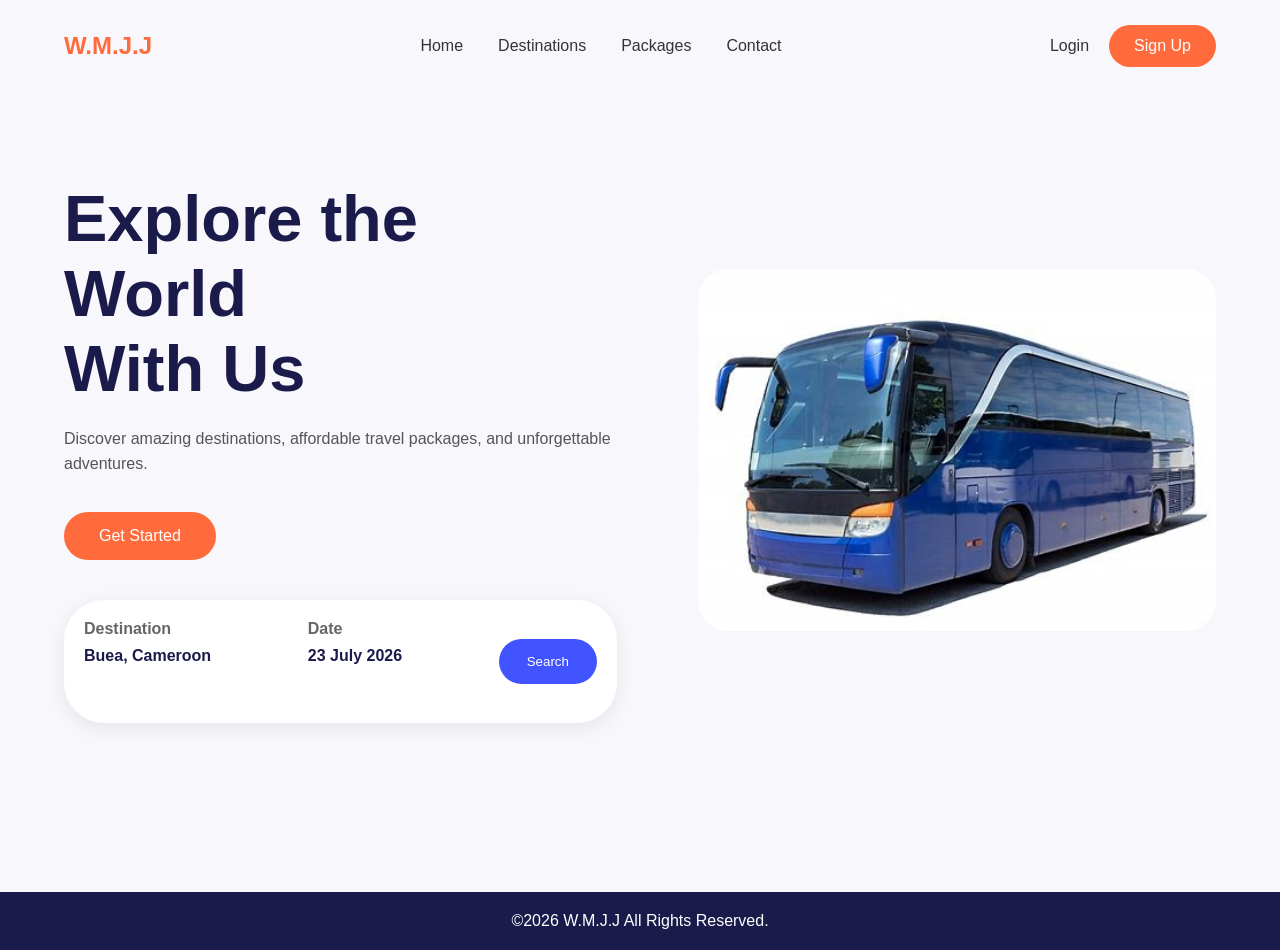
==== commit 7de6f0ea: "added the bus image" ====
--- a/index.html
+++ b/index.html
@@ -77,7 +77,7 @@
 
       <!-- Right Side (Image) -->
       <div class="hero-image">
-        <img src="images/traveler.png" alt="Traveler" />
+        <img src="images/Trraeler.jpg" alt="Traveler" />
       </div>
     </section>
 
--- a/styles/home.css
+++ b/styles/home.css
@@ -126,6 +126,7 @@
 }
 .hero-image img{
     width:100%;
+    border-radius: 30px;
 }
 
 
